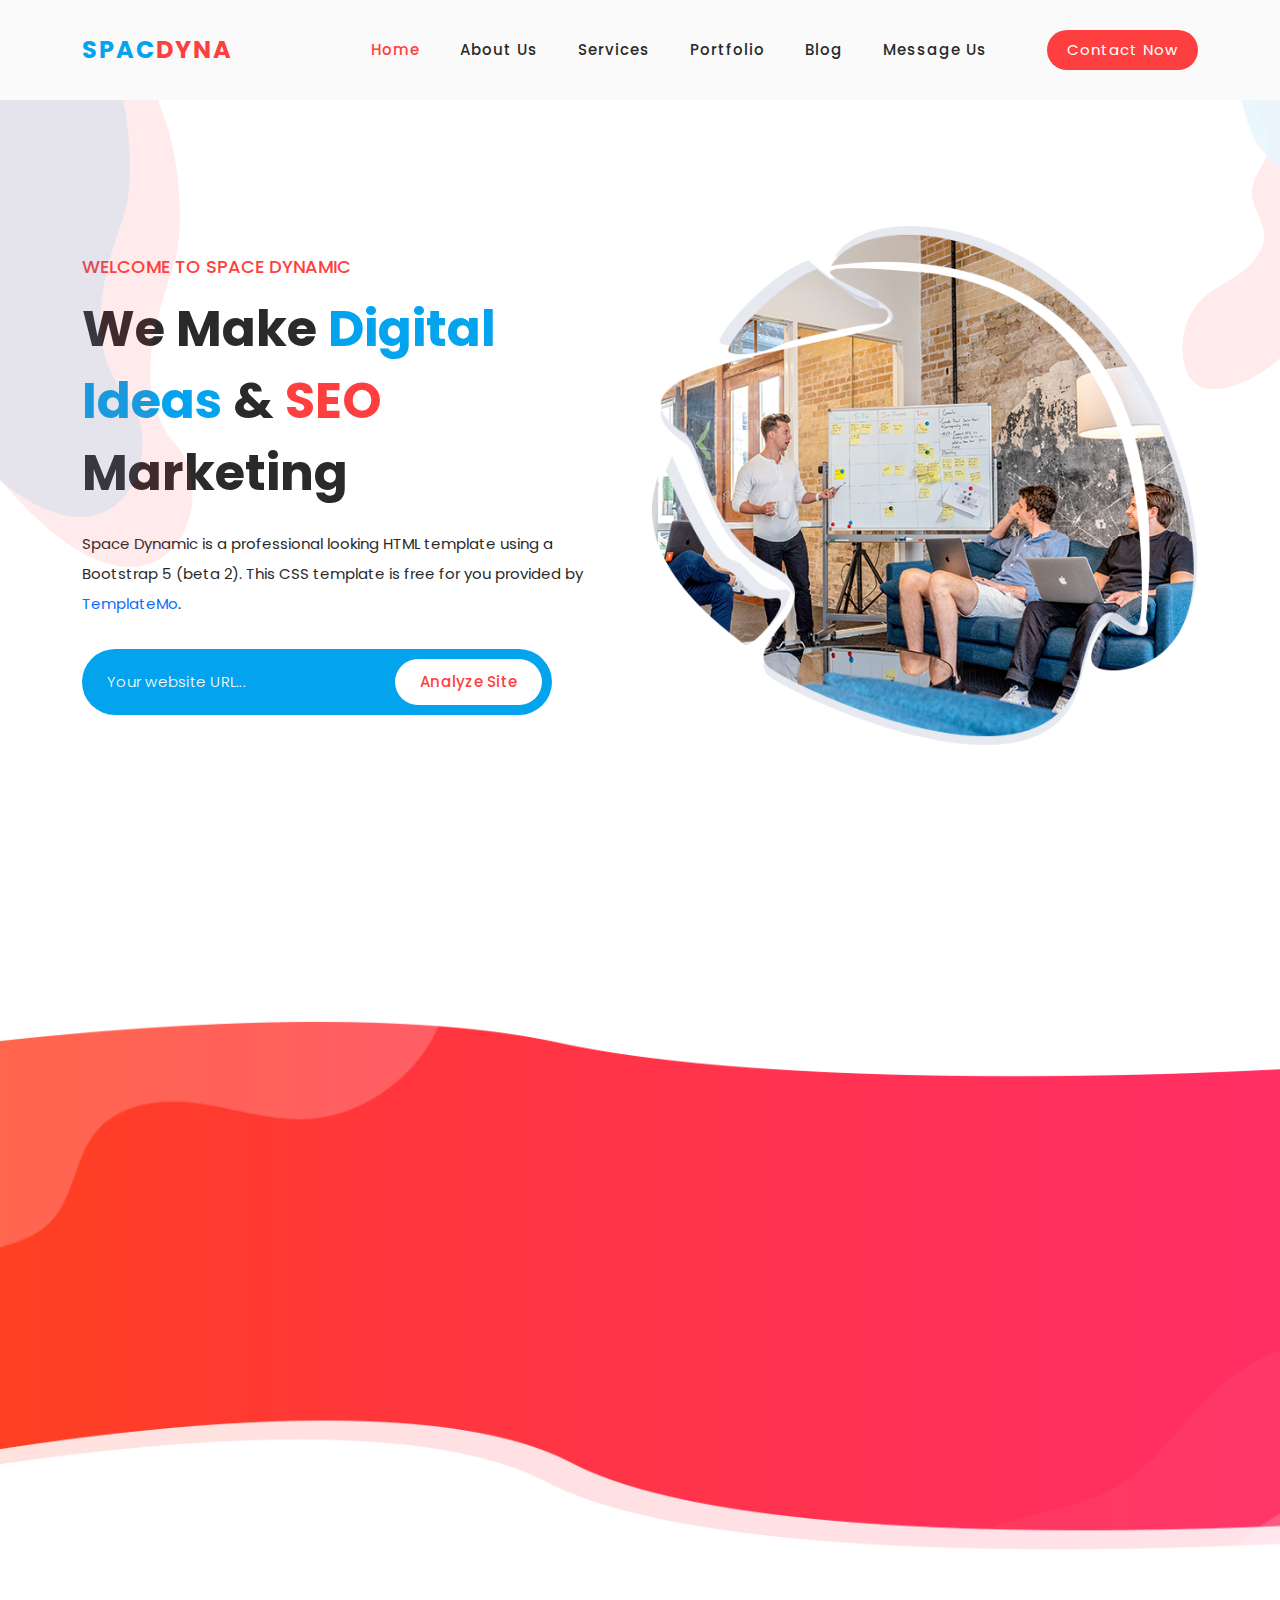
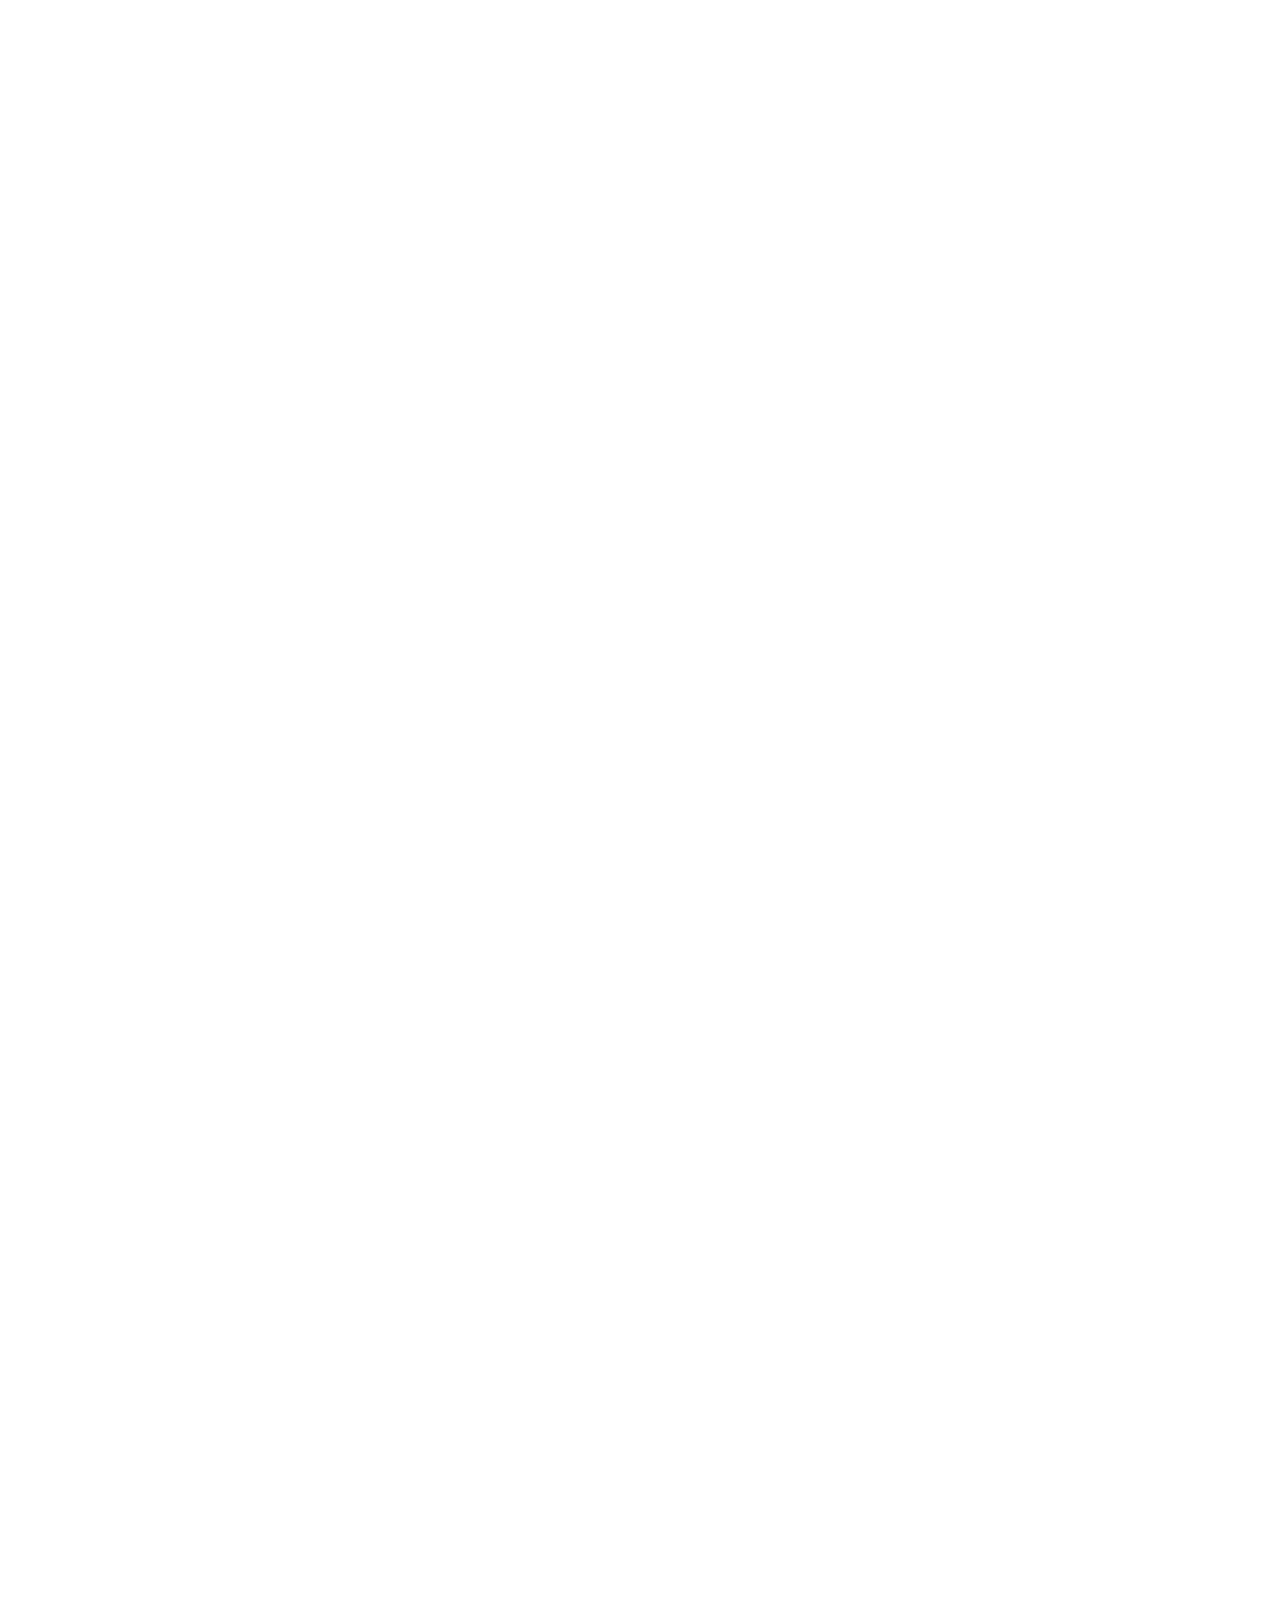
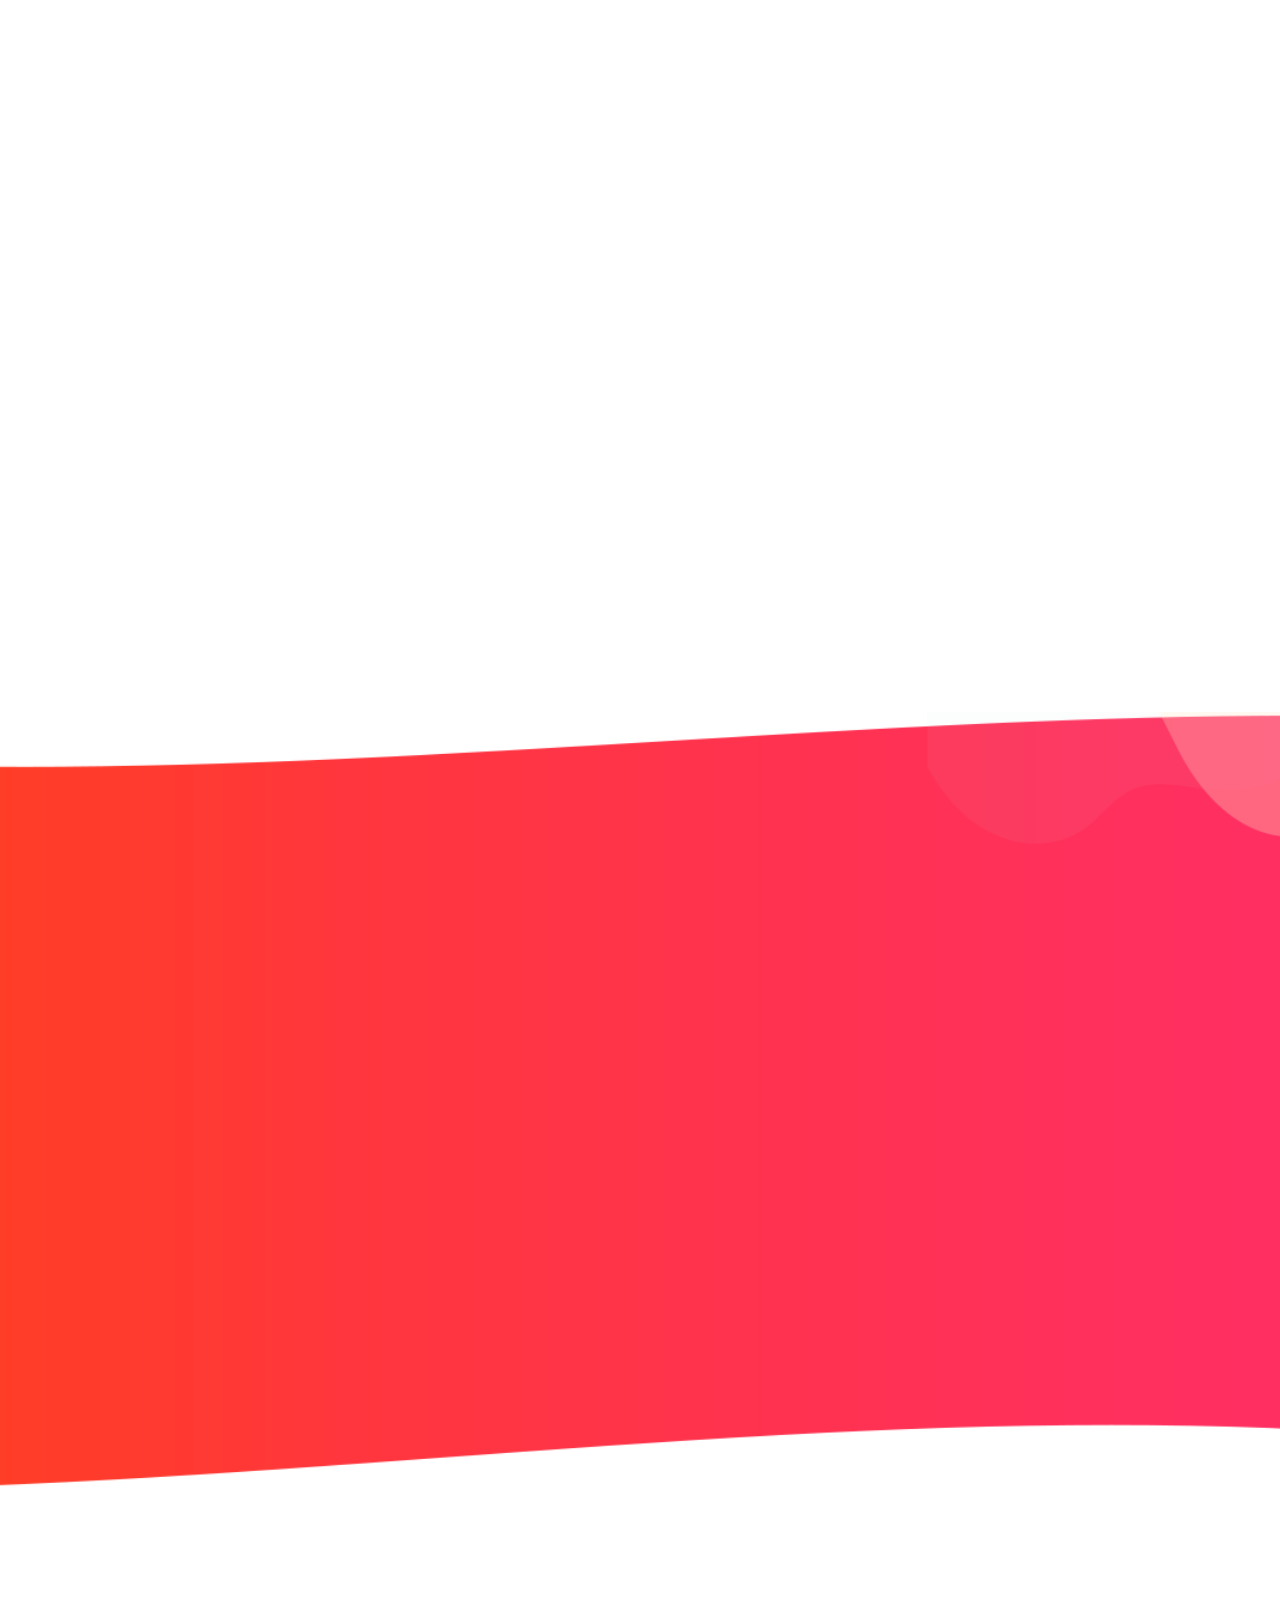
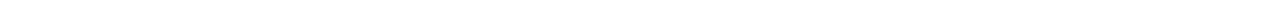
==== index.html @ 64a3e6af "first" ====
<!DOCTYPE html>
<html lang="en">

  <head>

    <meta charset="UTF-8">
    <meta name="viewport" content="width=device-width, initial-scale=1, shrink-to-fit=no">
    <meta name="description" content="">
    <meta name="author" content="">
    <link rel="preconnect" href="https://fonts.gstatic.com">
    <link href="https://fonts.googleapis.com/css2?family=Poppins:wght@100;200;300;400;500;600;700;800;900&display=swap" rel="stylesheet">

    <title>Space Dynamic - SEO HTML5 Template</title>

    <!-- Bootstrap core CSS -->
    <link href="vendor/bootstrap/css/bootstrap.min.css" rel="stylesheet">

    <!-- Additional CSS Files -->
    <link rel="stylesheet" href="assets/css/fontawesome.css">
    <link rel="stylesheet" href="assets/css/templatemo-space-dynamic.css">
    <link rel="stylesheet" href="assets/css/animated.css">
    <link rel="stylesheet" href="assets/css/owl.css">
<!--
    
TemplateMo 562 Space Dynamic

https://templatemo.com/tm-562-space-dynamic

-->
  </head>

<body>

  <!-- ***** Preloader Start ***** -->
  <div id="js-preloader" class="js-preloader">
    <div class="preloader-inner">
      <span class="dot"></span>
      <div class="dots">
        <span></span>
        <span></span>
        <span></span>
      </div>
    </div>
  </div>
  <!-- ***** Preloader End ***** -->

  <!-- ***** Header Area Start ***** -->
  <header class="header-area header-sticky wow slideInDown" data-wow-duration="0.75s" data-wow-delay="0s">
    <div class="container">
      <div class="row">
        <div class="col-12">
          <nav class="main-nav">
            <!-- ***** Logo Start ***** -->
            <a href="index.html" class="logo">
              <h4>Spac<span>Dyna</span></h4>
            </a>
            <!-- ***** Logo End ***** -->
            <!-- ***** Menu Start ***** -->
            <ul class="nav">
              <li class="scroll-to-section"><a href="#top" class="active">Home</a></li>
              <li class="scroll-to-section"><a href="#about">About Us</a></li>
              <li class="scroll-to-section"><a href="#services">Services</a></li>
              <li class="scroll-to-section"><a href="#portfolio">Portfolio</a></li>
              <li class="scroll-to-section"><a href="#blog">Blog</a></li> 
              <li class="scroll-to-section"><a href="#contact">Message Us</a></li> 
              <li class="scroll-to-section"><div class="main-red-button"><a href="#contact">Contact Now</a></div></li> 
            </ul>        
            <a class='menu-trigger'>
                <span>Menu</span>
            </a>
            <!-- ***** Menu End ***** -->
          </nav>
        </div>
      </div>
    </div>
  </header>
  <!-- ***** Header Area End ***** -->

  <div class="main-banner wow fadeIn" id="top" data-wow-duration="1s" data-wow-delay="0.5s">
    <div class="container">
      <div class="row">
        <div class="col-lg-12">
          <div class="row">
            <div class="col-lg-6 align-self-center">
              <div class="left-content header-text wow fadeInLeft" data-wow-duration="1s" data-wow-delay="1s">
                <h6>Welcome to Space Dynamic</h6>
                <h2>We Make <em>Digital Ideas</em> &amp; <span>SEO</span> Marketing</h2>
                <p>Space Dynamic is a professional looking HTML template using a Bootstrap 5 (beta 2). This CSS template is free for you provided by <a rel="nofollow" href="https://templatemo.com/page/1" target="_parent">TemplateMo</a>.</p>
                <form id="search" action="#" method="GET">
                  <fieldset>
                    <input type="address" name="address" class="email" placeholder="Your website URL..." autocomplete="on" required>
                  </fieldset>
                  <fieldset>
                    <button type="submit" class="main-button">Analyze Site</button>
                  </fieldset>
                </form>
              </div>
            </div>
            <div class="col-lg-6">
              <div class="right-image wow fadeInRight" data-wow-duration="1s" data-wow-delay="0.5s">
                <img src="assets/images/banner-right-image.png" alt="team meeting">
              </div>
            </div>
          </div>
        </div>
      </div>
    </div>
  </div>

  <div id="about" class="about-us section">
    <div class="container">
      <div class="row">
        <div class="col-lg-4">
          <div class="left-image wow fadeIn" data-wow-duration="1s" data-wow-delay="0.2s">
            <img src="assets/images/about-left-image.png" alt="person graphic">
          </div>
        </div>
        <div class="col-lg-8 align-self-center">
          <div class="services">
            <div class="row">
              <div class="col-lg-6">
                <div class="item wow fadeIn" data-wow-duration="1s" data-wow-delay="0.5s">
                  <div class="icon">
                    <img src="assets/images/service-icon-01.png" alt="reporting">
                  </div>
                  <div class="right-text">
                    <h4>Data Analysis</h4>
                    <p>Lorem ipsum dolor sit amet, ctetur aoi adipiscing eliter</p>
                  </div>
                </div>
              </div>
              <div class="col-lg-6">
                <div class="item wow fadeIn" data-wow-duration="1s" data-wow-delay="0.7s">
                  <div class="icon">
                    <img src="assets/images/service-icon-02.png" alt="">
                  </div>
                  <div class="right-text">
                    <h4>Data Reporting</h4>
                    <p>Lorem ipsum dolor sit amet, ctetur aoi adipiscing eliter</p>
                  </div>
                </div>
              </div>
              <div class="col-lg-6">
                <div class="item wow fadeIn" data-wow-duration="1s" data-wow-delay="0.9s">
                  <div class="icon">
                    <img src="assets/images/service-icon-03.png" alt="">
                  </div>
                  <div class="right-text">
                    <h4>Web Analytics</h4>
                    <p>Lorem ipsum dolor sit amet, ctetur aoi adipiscing eliter</p>
                  </div>
                </div>
              </div>
              <div class="col-lg-6">
                <div class="item wow fadeIn" data-wow-duration="1s" data-wow-delay="1.1s">
                  <div class="icon">
                    <img src="assets/images/service-icon-04.png" alt="">
                  </div>
                  <div class="right-text">
                    <h4>SEO Suggestions</h4>
                    <p>Lorem ipsum dolor sit amet, ctetur aoi adipiscing eliter</p>
                  </div>
                </div>
              </div>
            </div>
          </div>
        </div>
      </div>
    </div>
  </div>

  <div id="services" class="our-services section">
    <div class="container">
      <div class="row">
        <div class="col-lg-6 align-self-center  wow fadeInLeft" data-wow-duration="1s" data-wow-delay="0.2s">
          <div class="left-image">
            <img src="assets/images/services-left-image.png" alt="">
          </div>
        </div>
        <div class="col-lg-6 wow fadeInRight" data-wow-duration="1s" data-wow-delay="0.2s">
          <div class="section-heading">
            <h2>Grow your website with our <em>SEO</em> service &amp; <span>Project</span> Ideas</h2>
            <p>Space Dynamic HTML5 template is free to use for your website projects. However, you are not permitted to redistribute the template ZIP file on any CSS template collection websites. Please contact us for more information. Thank you for your kind cooperation.</p>
          </div>
          <div class="row">
            <div class="col-lg-12">
              <div class="first-bar progress-skill-bar">
                <h4>Website Analysis</h4>
                <span>84%</span>
                <div class="filled-bar"></div>
                <div class="full-bar"></div>
              </div>
            </div>
            <div class="col-lg-12">
              <div class="second-bar progress-skill-bar">
                <h4>SEO Reports</h4>
                <span>88%</span>
                <div class="filled-bar"></div>
                <div class="full-bar"></div>
              </div>
            </div>
            <div class="col-lg-12">
              <div class="third-bar progress-skill-bar">
                <h4>Page Optimizations</h4>
                <span>94%</span>
                <div class="filled-bar"></div>
                <div class="full-bar"></div>
              </div>
            </div>
          </div>
        </div>
      </div>
    </div>
  </div>

  <div id="portfolio" class="our-portfolio section">
    <div class="container">
      <div class="row">
        <div class="col-lg-6 offset-lg-3">
          <div class="section-heading  wow bounceIn" data-wow-duration="1s" data-wow-delay="0.2s">
            <h2>See What Our Agency <em>Offers</em> &amp; What We <span>Provide</span></h2>
          </div>
        </div>
      </div>
      <div class="row">
        <div class="col-lg-3 col-sm-6">
          <a href="#">
            <div class="item wow bounceInUp" data-wow-duration="1s" data-wow-delay="0.3s">
              <div class="hidden-content">
                <h4>SEO Analysis</h4>
                <p>Lorem ipsum dolor sit ameti ctetur aoi adipiscing eto.</p>
              </div>
              <div class="showed-content">
                <img src="assets/images/portfolio-image.png" alt="">
              </div>
            </div>
          </a>
        </div>
        <div class="col-lg-3 col-sm-6">
          <a href="#">
            <div class="item wow bounceInUp" data-wow-duration="1s" data-wow-delay="0.4s">
              <div class="hidden-content">
                <h4>Website Reporting</h4>
                <p>Lorem ipsum dolor sit ameti ctetur aoi adipiscing eto.</p>
              </div>
              <div class="showed-content">
                <img src="assets/images/portfolio-image.png" alt="">
              </div>
            </div>
          </a>
        </div>
        <div class="col-lg-3 col-sm-6">
          <a href="#">
            <div class="item wow bounceInUp" data-wow-duration="1s" data-wow-delay="0.5s">
              <div class="hidden-content">
                <h4>Performance Tests</h4>
                <p>Lorem ipsum dolor sit ameti ctetur aoi adipiscing eto.</p>
              </div>
              <div class="showed-content">
                <img src="assets/images/portfolio-image.png" alt="">
              </div>
            </div>
          </a>
        </div>
        <div class="col-lg-3 col-sm-6">
          <a href="#">
            <div class="item wow bounceInUp" data-wow-duration="1s" data-wow-delay="0.6s">
              <div class="hidden-content">
                <h4>Data Analysis</h4>
                <p>Lorem ipsum dolor sit ameti ctetur aoi adipiscing eto.</p>
              </div>
              <div class="showed-content">
                <img src="assets/images/portfolio-image.png" alt="">
              </div>
            </div>
          </a>
        </div>
      </div>
    </div>
  </div>

  <div id="blog" class="our-blog section">
    <div class="container">
      <div class="row">
        <div class="col-lg-6 wow fadeInDown" data-wow-duration="1s" data-wow-delay="0.25s">
          <div class="section-heading">
            <h2>Check Out What Is <em>Trending</em> In Our Latest <span>News</span></h2>
          </div>
        </div>
        <div class="col-lg-6 wow fadeInDown" data-wow-duration="1s" data-wow-delay="0.25s">
          <div class="top-dec">
            <img src="assets/images/blog-dec.png" alt="">
          </div>
        </div>
      </div>
      <div class="row">
        <div class="col-lg-6 wow fadeInUp" data-wow-duration="1s" data-wow-delay="0.25s">
          <div class="left-image">
            <a href="#"><img src="assets/images/big-blog-thumb.jpg" alt="Workspace Desktop"></a>
            <div class="info">
              <div class="inner-content">
                <ul>
                  <li><i class="fa fa-calendar"></i> 24 Mar 2021</li>
                  <li><i class="fa fa-users"></i> TemplateMo</li>
                  <li><i class="fa fa-folder"></i> Branding</li>
                </ul>
                <a href="#"><h4>SEO Agency &amp; Digital Marketing</h4></a>
                <p>Lorem ipsum dolor sit amet, consectetur and sed doer ket eismod tempor incididunt ut labore et dolore magna...</p>
                <div class="main-blue-button">
                  <a href="#">Discover More</a>
                </div>
              </div>
            </div>
          </div>
        </div>
        <div class="col-lg-6 wow fadeInUp" data-wow-duration="1s" data-wow-delay="0.25s">
          <div class="right-list">
            <ul>
              <li>
                <div class="left-content align-self-center">
                  <span><i class="fa fa-calendar"></i> 18 Mar 2021</span>
                  <a href="#"><h4>New Websites &amp; Backlinks</h4></a>
                  <p>Lorem ipsum dolor sit amsecteturii and sed doer ket eismod...</p>
                </div>
                <div class="right-image">
                  <a href="#"><img src="assets/images/blog-thumb-01.jpg" alt=""></a>
                </div>
              </li>
              <li>
                <div class="left-content align-self-center">
                  <span><i class="fa fa-calendar"></i> 14 Mar 2021</span>
                  <a href="#"><h4>SEO Analysis &amp; Content Ideas</h4></a>
                  <p>Lorem ipsum dolor sit amsecteturii and sed doer ket eismod...</p>
                </div>
                <div class="right-image">
                  <a href="#"><img src="assets/images/blog-thumb-01.jpg" alt=""></a>
                </div>
              </li>
              <li>
                <div class="left-content align-self-center">
                  <span><i class="fa fa-calendar"></i> 06 Mar 2021</span>
                  <a href="#"><h4>SEO Tips &amp; Digital Marketing</h4></a>
                  <p>Lorem ipsum dolor sit amsecteturii and sed doer ket eismod...</p>
                </div>
                <div class="right-image">
                  <a href="#"><img src="assets/images/blog-thumb-01.jpg" alt=""></a>
                </div>
              </li>
            </ul>
          </div>
        </div>
      </div>
    </div>
  </div>

  <div id="contact" class="contact-us section">
    <div class="container">
      <div class="row">
        <div class="col-lg-6 align-self-center wow fadeInLeft" data-wow-duration="0.5s" data-wow-delay="0.25s">
          <div class="section-heading">
            <h2>Feel Free To Send Us a Message About Your Website Needs</h2>
            <p>Lorem ipsum dolor sit amet, consectetur adipiscing elit, sed doer ket eismod tempor incididunt ut labore et dolores</p>
            <div class="phone-info">
              <h4>For any enquiry, Call Us: <span><i class="fa fa-phone"></i> <a href="#">010-020-0340</a></span></h4>
            </div>
          </div>
        </div>
        <div class="col-lg-6 wow fadeInRight" data-wow-duration="0.5s" data-wow-delay="0.25s">
          <form id="contact" action="" method="post">
            <div class="row">
              <div class="col-lg-6">
                <fieldset>
                  <input type="name" name="name" id="name" placeholder="Name" autocomplete="on" required>
                </fieldset>
              </div>
              <div class="col-lg-6">
                <fieldset>
                  <input type="surname" name="surname" id="surname" placeholder="Surname" autocomplete="on" required>
                </fieldset>
              </div>
              <div class="col-lg-12">
                <fieldset>
                  <input type="text" name="email" id="email" pattern="[^ @]*@[^ @]*" placeholder="Your Email" required="">
                </fieldset>
              </div>
              <div class="col-lg-12">
                <fieldset>
                  <textarea name="message" type="text" class="form-control" id="message" placeholder="Message" required=""></textarea>  
                </fieldset>
              </div>
              <div class="col-lg-12">
                <fieldset>
                  <button type="submit" id="form-submit" class="main-button ">Send Message</button>
                </fieldset>
              </div>
            </div>
            <div class="contact-dec">
              <img src="assets/images/contact-decoration.png" alt="">
            </div>
          </form>
        </div>
      </div>
    </div>
  </div>

  <footer>
    <div class="container">
      <div class="row">
        <div class="col-lg-12 wow fadeIn" data-wow-duration="1s" data-wow-delay="0.25s">
          <p>© Copyright 2021 Space Dynamic Co. All Rights Reserved. 
          
          <br>Design: <a rel="nofollow" href="https://templatemo.com">TemplateMo</a></p>
        </div>
      </div>
    </div>
  </footer>
  <!-- Scripts -->
  <script src="vendor/jquery/jquery.min.js"></script>
  <script src="vendor/bootstrap/js/bootstrap.bundle.min.js"></script>
  <script src="assets/js/owl-carousel.js"></script>
  <script src="assets/js/animation.js"></script>
  <script src="assets/js/imagesloaded.js"></script>
  <script src="assets/js/templatemo-custom.js"></script>

</body>
</html>
---- assets/css/templatemo-space-dynamic.css ----
/* 

TemplateMo 562 Space Dynamic

https://templatemo.com/tm-562-space-dynamic

*/

/* ---------------------------------------------
Table of contents
------------------------------------------------
01. font & reset css
02. reset
03. global styles
04. header
05. banner
06. features
07. testimonials
08. contact
09. footer
10. preloader
11. search
12. portfolio

--------------------------------------------- */
/* 
---------------------------------------------
font & reset css
--------------------------------------------- 
*/
@import url('https://fonts.googleapis.com/css2?family=Poppins:wght@100;200;300;400;500;600;700;800;900&display=swap');
/* 
---------------------------------------------
reset
--------------------------------------------- 
*/
html, body, div, span, applet, object, iframe, h1, h2, h3, h4, h5, h6, p, blockquote, div
pre, a, abbr, acronym, address, big, cite, code, del, dfn, em, font, img, ins, kbd, q,
s, samp, small, strike, strong, sub, sup, tt, var, b, u, i, center, dl, dt, dd, ol, ul, li,
figure, header, nav, section, article, aside, footer, figcaption {
  margin: 0;
  padding: 0;
  border: 0;
  outline: 0;
}

/* clear fix */
.grid:after {
  content: '';
  display: block;
  clear: both;
}

/* ---- .grid-item ---- */

.grid-sizer,
.grid-item {
  width: 50%;
}

.grid-item {
  float: left;
}

.grid-item img {
  display: block;
  max-width: 100%;
}

.clearfix:after {
  content: ".";
  display: block;
  clear: both;
  visibility: hidden;
  line-height: 0;
  height: 0;
}

.clearfix {
  display: inline-block;
}

html[xmlns] .clearfix {
  display: block;
}

* html .clearfix {
  height: 1%;
}

ul, li {
  padding: 0;
  margin: 0;
  list-style: none;
}

header, nav, section, article, aside, footer, hgroup {
  display: block;
}

* {
  box-sizing: border-box;
}

html, body {
  font-family: 'Poppins', sans-serif;
  font-weight: 400;
  background-color: #fff;
  -ms-text-size-adjust: 100%;
  -webkit-font-smoothing: antialiased;
  -moz-osx-font-smoothing: grayscale;
}

a {
  text-decoration: none !important;
}

h1, h2, h3, h4, h5, h6 {
  margin-top: 0px;
  margin-bottom: 0px;
}

ul {
  margin-bottom: 0px;
}

p {
  font-size: 15px;
  line-height: 30px;
  color: #2a2a2a;
}

img {
  width: 100%;
  overflow: hidden;
}

/* 
---------------------------------------------
global styles
--------------------------------------------- 
*/
html,
body {
  background: #fff;
  font-family: 'Poppins', sans-serif;
}

::selection {
  background: #03a4ed;
  color: #fff;
}

::-moz-selection {
  background: #03a4ed;
  color: #fff;
}

@media (max-width: 991px) {
  html, body {
    overflow-x: hidden;
  }
  .mobile-top-fix {
    margin-top: 30px;
    margin-bottom: 0px;
  }
  .mobile-bottom-fix {
    margin-bottom: 30px;
  }
  .mobile-bottom-fix-big {
    margin-bottom: 60px;
  }
}

.page-section {
  margin-top: 120px;
}

.section-heading h2 {
  font-size: 30px;
  text-transform: capitalize;
  color: #2a2a2a;
  font-weight: 700;
  letter-spacing: 0.25px;
  position: relative;
  z-index: 2;
  line-height: 44px;
}

.section-heading h2 em {
  font-style: normal;
  color: #03a4ed;
}

.section-heading h2 span {
  color: #fe3f40;
}

.main-blue-button a {
  display: inline-block;
  background-color: #03a4ed;
  font-size: 15px;
  font-weight: 400;
  color: #fff;
  text-transform: capitalize;
  padding: 12px 25px;
  border-radius: 23px;
  letter-spacing: 0.25px;
}

.main-red-button a {
  display: inline-block;
  background-color: #fe3f40;
  font-size: 15px;
  font-weight: 400;
  color: #fff;
  text-transform: capitalize;
  padding: 12px 25px;
  border-radius: 23px;
  letter-spacing: 0.25px;
}

.main-white-button a {
  display: inline-block;
  background-color: #fff;
  font-size: 15px;
  font-weight: 400;
  color: #fe3f40;
  text-transform: capitalize;
  padding: 12px 25px;
  border-radius: 23px;
  letter-spacing: 0.25px;
}

/* 
---------------------------------------------
header
--------------------------------------------- 
*/

.background-header {
  background-color: #fff!important;
  height: 80px!important;
  position: fixed!important;
  top: 0px;
  left: 0px;
  right: 0px;
  box-shadow: 0px 0px 10px rgba(0,0,0,0.15)!important;
}

.background-header .logo,
.background-header .main-nav .nav li a {
  color: #1e1e1e!important;
}

.background-header .main-nav .nav li:hover a {
  color: #fe3f40!important;
}

.background-header .nav li a.active {
  color: #fe3f40!important;
}

.header-area {
  background-color: #fafafa;
  position: absolute;
  top: 0px;
  left: 0px;
  right: 0px;
  z-index: 100;
  height: 100px;
  -webkit-transition: all .5s ease 0s;
  -moz-transition: all .5s ease 0s;
  -o-transition: all .5s ease 0s;
  transition: all .5s ease 0s;
}

.header-area .main-nav {
  min-height: 80px;
  background: transparent;
}

.header-area .main-nav .logo {
  line-height: 100px;
  color: #fff;
  font-size: 24px;
  font-weight: 700;
  text-transform: uppercase;
  letter-spacing: 2px;
  float: left;
  -webkit-transition: all 0.3s ease 0s;
  -moz-transition: all 0.3s ease 0s;
  -o-transition: all 0.3s ease 0s;
  transition: all 0.3s ease 0s;
}

.header-area .main-nav .logo h4 {
    font-size: 24px;
    font-weight: 700;
    text-transform: uppercase;
    color: #03a4ed;
    line-height: 100px;
    float: left;
    -webkit-transition: all 0.3s ease 0s;
    -moz-transition: all 0.3s ease 0s;
    -o-transition: all 0.3s ease 0s;
    transition: all 0.3s ease 0s;
}

.logo h4 span {
  color: #fe3f40;
}

.background-header .main-nav .logo h4 {
  line-height: 80px;
}

.background-header .main-nav .nav {
  margin-top: 20px !important;
}

.header-area .main-nav .nav {
  float: right;
  margin-top: 30px;
  margin-right: 0px;
  background-color: transparent;
  -webkit-transition: all 0.3s ease 0s;
  -moz-transition: all 0.3s ease 0s;
  -o-transition: all 0.3s ease 0s;
  transition: all 0.3s ease 0s;
  position: relative;
  z-index: 999;
}

.header-area .main-nav .nav li {
  padding-left: 20px;
  padding-right: 20px;
}

.header-area .main-nav .nav li:last-child {
  padding-right: 0px;
  padding-left: 40px;
}

.header-area .main-nav .nav li:last-child a ,
.background-header .main-nav .nav li:last-child a {
  color: #fff !important;
  padding: 0px 20px;
  font-weight: 400;
}

.header-area .main-nav .nav li:last-child a:hover,
.header-area .main-nav .nav li:last-child a.active {
  color: #fff !important;
}

.header-area .main-nav .nav li a {
  display: block;
  font-weight: 500;
  font-size: 15px;
  color: #2a2a2a;
  text-transform: capitalize;
  -webkit-transition: all 0.3s ease 0s;
  -moz-transition: all 0.3s ease 0s;
  -o-transition: all 0.3s ease 0s;
  transition: all 0.3s ease 0s;
  height: 40px;
  line-height: 40px;
  border: transparent;
  letter-spacing: 1px;
}

.header-area .main-nav .nav li a {
  color: #2a2a2a;
}

.header-area .main-nav .nav li:hover a,
.header-area .main-nav .nav li a.active {
  color: #fe3f40!important;
}

.background-header .main-nav .nav li:hover a,
.background-header .main-nav .nav li a.active {
  color: #fe3f40!important;
  opacity: 1;
}

.header-area .main-nav .nav li:last-child a:hover ,
.background-header .main-nav .nav li:last-child a:hover {
  background-color: #03a4ed;
}

.header-area .main-nav .nav li.submenu {
  position: relative;
  padding-right: 30px;
}

.header-area .main-nav .nav li.submenu:after {
  font-family: FontAwesome;
  content: "\f107";
  font-size: 12px;
  color: #2a2a2a;
  position: absolute;
  right: 18px;
  top: 12px;
}

.background-header .main-nav .nav li.submenu:after {
  color: #2a2a2a;
}

.header-area .main-nav .nav li.submenu ul {
  position: absolute;
  width: 200px;
  box-shadow: 0 2px 28px 0 rgba(0, 0, 0, 0.06);
  overflow: hidden;
  top: 50px;
  opacity: 0;
  transform: translateY(+2em);
  visibility: hidden;
  z-index: -1;
  transition: all 0.3s ease-in-out 0s, visibility 0s linear 0.3s, z-index 0s linear 0.01s;
}

.header-area .main-nav .nav li.submenu ul li {
  margin-left: 0px;
  padding-left: 0px;
  padding-right: 0px;
}

.header-area .main-nav .nav li.submenu ul li a {
  opacity: 1;
  display: block;
  background: #f7f7f7;
  color: #2a2a2a!important;
  padding-left: 20px;
  height: 40px;
  line-height: 40px;
  -webkit-transition: all 0.3s ease 0s;
  -moz-transition: all 0.3s ease 0s;
  -o-transition: all 0.3s ease 0s;
  transition: all 0.3s ease 0s;
  position: relative;
  font-size: 13px;
  font-weight: 400;
  border-bottom: 1px solid #eee;
}

.header-area .main-nav .nav li.submenu ul li a:hover {
  background: #fff;
  color: #fe3f40!important;
  padding-left: 25px;
}

.header-area .main-nav .nav li.submenu ul li a:hover:before {
  width: 3px;
}

.header-area .main-nav .nav li.submenu:hover ul {
  visibility: visible;
  opacity: 1;
  z-index: 1;
  transform: translateY(0%);
  transition-delay: 0s, 0s, 0.3s;
}

.header-area .main-nav .menu-trigger {
  cursor: pointer;
  display: block;
  position: absolute;
  top: 33px;
  width: 32px;
  height: 40px;
  text-indent: -9999em;
  z-index: 99;
  right: 40px;
  display: none;
}

.background-header .main-nav .menu-trigger {
  top: 23px;
}

.header-area .main-nav .menu-trigger span,
.header-area .main-nav .menu-trigger span:before,
.header-area .main-nav .menu-trigger span:after {
  -moz-transition: all 0.4s;
  -o-transition: all 0.4s;
  -webkit-transition: all 0.4s;
  transition: all 0.4s;
  background-color: #1e1e1e;
  display: block;
  position: absolute;
  width: 30px;
  height: 2px;
  left: 0;
}

.background-header .main-nav .menu-trigger span,
.background-header .main-nav .menu-trigger span:before,
.background-header .main-nav .menu-trigger span:after {
  background-color: #1e1e1e;
}

.header-area .main-nav .menu-trigger span:before,
.header-area .main-nav .menu-trigger span:after {
  -moz-transition: all 0.4s;
  -o-transition: all 0.4s;
  -webkit-transition: all 0.4s;
  transition: all 0.4s;
  background-color: #1e1e1e;
  display: block;
  position: absolute;
  width: 30px;
  height: 2px;
  left: 0;
  width: 75%;
}

.background-header .main-nav .menu-trigger span:before,
.background-header .main-nav .menu-trigger span:after {
  background-color: #1e1e1e;
}

.header-area .main-nav .menu-trigger span:before,
.header-area .main-nav .menu-trigger span:after {
  content: "";
}

.header-area .main-nav .menu-trigger span {
  top: 16px;
}

.header-area .main-nav .menu-trigger span:before {
  -moz-transform-origin: 33% 100%;
  -ms-transform-origin: 33% 100%;
  -webkit-transform-origin: 33% 100%;
  transform-origin: 33% 100%;
  top: -10px;
  z-index: 10;
}

.header-area .main-nav .menu-trigger span:after {
  -moz-transform-origin: 33% 0;
  -ms-transform-origin: 33% 0;
  -webkit-transform-origin: 33% 0;
  transform-origin: 33% 0;
  top: 10px;
}

.header-area .main-nav .menu-trigger.active span,
.header-area .main-nav .menu-trigger.active span:before,
.header-area .main-nav .menu-trigger.active span:after {
  background-color: transparent;
  width: 100%;
}

.header-area .main-nav .menu-trigger.active span:before {
  -moz-transform: translateY(6px) translateX(1px) rotate(45deg);
  -ms-transform: translateY(6px) translateX(1px) rotate(45deg);
  -webkit-transform: translateY(6px) translateX(1px) rotate(45deg);
  transform: translateY(6px) translateX(1px) rotate(45deg);
  background-color: #1e1e1e;
}

.background-header .main-nav .menu-trigger.active span:before {
  background-color: #1e1e1e;
}

.header-area .main-nav .menu-trigger.active span:after {
  -moz-transform: translateY(-6px) translateX(1px) rotate(-45deg);
  -ms-transform: translateY(-6px) translateX(1px) rotate(-45deg);
  -webkit-transform: translateY(-6px) translateX(1px) rotate(-45deg);
  transform: translateY(-6px) translateX(1px) rotate(-45deg);
  background-color: #1e1e1e;
}

.background-header .main-nav .menu-trigger.active span:after {
  background-color: #1e1e1e;
}

.header-area.header-sticky {
  min-height: 80px;
}

.header-area .nav {
  margin-top: 30px;
}

.header-area.header-sticky .nav li a.active {
  color: #fe3f40;
}

@media (max-width: 1200px) {
  .header-area .main-nav .nav li {
    padding-left: 12px;
    padding-right: 12px;
  }
  .header-area .main-nav:before {
    display: none;
  }
}

@media (max-width: 992px) {
  .header-area .main-nav .nav li:last-child  ,
  .background-header .main-nav .nav li:last-child {
    display: none;
  }
  .header-area .main-nav .nav li:nth-child(6),
  .background-header .main-nav .nav li:nth-child(6) {
    padding-right: 0px;
  }
}

@media (max-width: 767px) {
  .background-header .main-nav .nav {
    margin-top: 80px !important;
  }
  .header-area .main-nav .logo {
    color: #1e1e1e;
  }
  .header-area.header-sticky .nav li a:hover,
  .header-area.header-sticky .nav li a.active {
    color: #fe3f40!important;
    opacity: 1;
  }
  .header-area.header-sticky .nav li.search-icon a {
    width: 100%;
  }
  .header-area {
    background-color: #f7f7f7;
    padding: 0px 15px;
    height: 100px;
    box-shadow: none;
    text-align: center;
  }
  .header-area .container {
    padding: 0px;
  }
  .header-area .logo {
    margin-left: 30px;
  }
  .header-area .menu-trigger {
    display: block !important;
  }
  .header-area .main-nav {
    overflow: hidden;
  }
  .header-area .main-nav .nav {
    float: none;
    width: 100%;
    display: none;
    -webkit-transition: all 0s ease 0s;
    -moz-transition: all 0s ease 0s;
    -o-transition: all 0s ease 0s;
    transition: all 0s ease 0s;
    margin-left: 0px;
  }
  .background-header .nav {
    margin-top: 80px;
  }
  .header-area .main-nav .nav li:first-child {
    border-top: 1px solid #eee;
  }
  .header-area.header-sticky .nav {
    margin-top: 100px;
  }
  .header-area .main-nav .nav li {
    width: 100%;
    background: #fff;
    border-bottom: 1px solid #e7e7e7;
    padding-left: 0px !important;
    padding-right: 0px !important;
  }
  .header-area .main-nav .nav li a {
    height: 50px !important;
    line-height: 50px !important;
    padding: 0px !important;
    border: none !important;
    background: #f7f7f7 !important;
    color: #191a20 !important;
  }
  .header-area .main-nav .nav li a:hover {
    background: #eee !important;
    color: #fe3f40!important;
  }
  .header-area .main-nav .nav li.submenu ul {
    position: relative;
    visibility: inherit;
    opacity: 1;
    z-index: 1;
    transform: translateY(0%);
    transition-delay: 0s, 0s, 0.3s;
    top: 0px;
    width: 100%;
    box-shadow: none;
    height: 0px;
  }
  .header-area .main-nav .nav li.submenu ul li a {
    font-size: 12px;
    font-weight: 400;
  }
  .header-area .main-nav .nav li.submenu ul li a:hover:before {
    width: 0px;
  }
  .header-area .main-nav .nav li.submenu ul.active {
    height: auto !important;
  }
  .header-area .main-nav .nav li.submenu:after {
    color: #3B566E;
    right: 25px;
    font-size: 14px;
    top: 15px;
  }
  .header-area .main-nav .nav li.submenu:hover ul, .header-area .main-nav .nav li.submenu:focus ul {
    height: 0px;
  }
}

@media (min-width: 767px) {
  .header-area .main-nav .nav {
    display: flex !important;
  }
}

/* 
---------------------------------------------
preloader
--------------------------------------------- 
*/

.js-preloader {
    position: fixed;
    top: 0;
    left: 0;
    right: 0;
    bottom: 0;
    background-color: #fff;
    display: -webkit-box;
    display: flex;
    -webkit-box-align: center;
    align-items: center;
    -webkit-box-pack: center;
    justify-content: center;
    opacity: 1;
    visibility: visible;
    z-index: 9999;
    -webkit-transition: opacity 0.25s ease;
    transition: opacity 0.25s ease;
}

.js-preloader.loaded {
    opacity: 0;
    visibility: hidden;
    pointer-events: none;
}

@-webkit-keyframes dot {
    50% {
        -webkit-transform: translateX(96px);
        transform: translateX(96px);
    }
}

@keyframes dot {
    50% {
        -webkit-transform: translateX(96px);
        transform: translateX(96px);
    }
}

@-webkit-keyframes dots {
    50% {
        -webkit-transform: translateX(-31px);
        transform: translateX(-31px);
    }
}

@keyframes dots {
    50% {
        -webkit-transform: translateX(-31px);
        transform: translateX(-31px);
    }
}

.preloader-inner {
    position: relative;
    width: 142px;
    height: 40px;
    background: #fff;
}

.preloader-inner .dot {
    position: absolute;
    width: 16px;
    height: 16px;
    top: 12px;
    left: 15px;
    background: #fe3f40;
    border-radius: 50%;
    -webkit-transform: translateX(0);
    transform: translateX(0);
    -webkit-animation: dot 2.8s infinite;
    animation: dot 2.8s infinite;
}

.preloader-inner .dots {
    -webkit-transform: translateX(0);
    transform: translateX(0);
    margin-top: 12px;
    margin-left: 31px;
    -webkit-animation: dots 2.8s infinite;
    animation: dots 2.8s infinite;
}

.preloader-inner .dots span {
    display: block;
    float: left;
    width: 16px;
    height: 16px;
    margin-left: 16px;
    background: #fe3f40;
    border-radius: 50%;
}



/* 
---------------------------------------------
Banner Style
--------------------------------------------- 
*/

.main-banner {
  background-repeat: no-repeat;
  background-position: center center;
  background-size: cover;
  padding: 226px 0px 120px 0px;
  position: relative;
  overflow: hidden;
}

.main-banner:after {
  content: '';
  background-image: url(../images/baner-dec-left.png);
  background-repeat: no-repeat;
  position: absolute;
  left: 0;
  top: 100px;
  width: 193px;
  height: 467px;
}

.main-banner:before {
  content: '';
  background-image: url(../images/baner-dec-right.png);
  background-repeat: no-repeat;
  position: absolute;
  right: 0;
  top: 100px;
  width: 98px;
  height: 290px;
}

.main-banner .left-content {
  margin-right: 45px;
}

.main-banner .left-content h6 {
  text-transform: uppercase;
  font-size: 18px;
  color: #fe3f40;
  margin-bottom: 15px;
}

.main-banner .left-content h2 {
  font-size: 50px;
  font-weight: 700;
  color: #2a2a2a;
  line-height: 72px;
}

.main-banner .left-content h2 em {
  color: #03a4ed;
  font-style: normal;
}

.main-banner .left-content h2 span {
  color: #fe3f40;
}

.main-banner .left-content p {
  margin: 20px 0px;
}

.main-banner .left-content form {
  margin-top: 30px;
  width: 470px;
  height: 66px;
  position: relative;
}

.main-banner .left-content form button {
  position: absolute;
  right: 10px;
  top: 10px;
  display: inline-block;
  background-color: #fff;
  font-size: 15px;
  font-weight: 500;
  color: #fe3f40;
  text-transform: capitalize;
  padding: 12px 25px;
  border-radius: 23px;
  letter-spacing: 0.25px;
  outline: none;
  border: none;
}

.main-banner .left-content form input {
  width: 470px;
  height: 66px;
  background-color: #03a4ed;
  border-radius: 33px;
  border: none;
  outline: none;
  padding: 0px 25px;
  color: #fff;
  letter-spacing: 0.25px;
  font-size: 15px;
  font-weight: 300;
}

.main-banner .left-content form input::placeholder {
  color: #fff;
}



/* 
---------------------------------------------
About Us Style
--------------------------------------------- 
*/

#about {
  margin-top: 120px;
}

.about-us {
  background-image: url(../images/about-bg.png);
  background-repeat: no-repeat;
  background-position: center center;
  background-size: cover;
  padding: 140px 0px 120px 0px;
}

.about-us .left-image {
  margin-right: 45px;
}

.about-us .services .item {
  margin-bottom: 30px;
}

.about-us .services .item .icon {
  float: left;
  margin-right: 25px;
}

.about-us .services .item .icon img {
  max-width: 70px;
}

.about-us .services .item h4 {
  color: #fff;
  font-size: 20px;
  font-weight: 700;
  margin-bottom: 12px;
}

.about-us .services .item p {
  color: #fff;
}


/* 
---------------------------------------------
Services Style
--------------------------------------------- 
*/

.our-services {
  margin-top: 0px;
  padding-top: 120px;
}

.our-services .left-image {
  margin-right: 45px;
}

.our-services .section-heading h2 {
  margin-right: 100px;
}

.our-services .section-heading p {
  margin-top: 30px;
  margin-bottom: 60px;
}

.our-services .progress-skill-bar {
  margin-bottom: 30px;
  position: relative;
  width: 100%;
}

.our-services .progress-skill-bar span {
  position: absolute;
  top: 0;
  font-size: 18px;
  font-weight: 600;
  color: #03a4ed;
}

.our-services .first-bar span {
  left: 69%;
}

.our-services .second-bar span {
  left: 81%;
}

.our-services .third-bar span {
  left: 88%;
}

.our-services .progress-skill-bar h4 {
  font-size: 18px;
  font-weight: 700;
  color: #2a2a2a;
  margin-bottom: 14px;
}

.our-services .progress-skill-bar .full-bar {
  width: 100%;
  height: 6px;
  border-radius: 3px;
  background-color: #f7eff1;
  position: relative;
  z-index: 1;
}

.our-services .progress-skill-bar .filled-bar {
  background: rgb(255,77,30);
  background: linear-gradient(105deg, rgba(255,77,30,1) 0%, rgba(255,44,109,1) 100%);
  height: 6px;
  border-radius: 3px;
  margin-bottom: -6px;
  position: relative;
  z-index: 2;
}

.our-services .first-bar .filled-bar {
  width: 71%;
}

.our-services .second-bar .filled-bar {
  width: 83%;
}

.our-services .third-bar .filled-bar {
  width: 90%;
}


/* 
---------------------------------------------
Portfolio
--------------------------------------------- 
*/

.our-portfolio {
  padding-top: 120px;
  margin-top: 0px;
}

.our-portfolio .section-heading h2 {
  text-align: center;
  margin: 0px 90px 0px 90px;
  margin-bottom: 120px;
  position: relative;
  z-index: 1;
}

.our-portfolio .item {
  position: relative;
}

.our-portfolio .item:hover .hidden-content {
  top: -100px;
  opacity: 1;
  visibility: visible;
}

.our-portfolio .item:hover .showed-content {
  top: 90px;
}

.our-portfolio .hidden-content {
  background: rgb(255,77,30);
  background: linear-gradient(105deg, rgba(255,77,30,1) 0%, rgba(255,44,109,1) 100%);
  padding: 30px;
  border-radius: 20px;
  text-align: center;
  opacity: 0;
  top: 0;
  visibility: hidden;
  position: absolute;
  z-index: 2;
  transition: all 0.5s;
}

.our-portfolio .hidden-content:after {
  width: 20px;
  height: 20px;
  position: absolute;
  background: rgb(255,77,30);
  content: '';
  left: 50%;
  bottom: -8px;
  margin-left: -5px;
  transform: rotate(45deg);
  background: linear-gradient(105deg, rgba(255,52,69,1) 0%, rgba(255,51,78,1) 100%);
  z-index: -1;
}

.our-portfolio .hidden-content h4 {
  font-size: 20px;
  font-weight: 700;
  color: #fff;
  margin-bottom: 20px;
}

.our-portfolio .hidden-content p {
  color: #fff;
}

.our-portfolio .showed-content {
  top: 0px;
  position: relative;
  z-index: 3;
  background-color: #fff;
  text-align: center;
  padding: 50px;
  border-radius: 20px;
  box-shadow: 0px 0px 10px rgba(0,0,0,0.1);
  transition: all 0.5s;
}

.our-portfolio .showed-content img {
  max-width: 100px;
}


/* 
---------------------------------------------
Blog
--------------------------------------------- 
*/

.our-blog {
  position: relative;
  margin-top: 80px;
  padding-top: 120px;
}

.our-blog .section-heading h2 {
  margin-right: 180px;
}

.our-blog .top-dec {
  text-align: right;
  margin-top: -80px;
}

.our-blog .top-dec img {
  max-width: 270px;
}

.our-blog .left-image {
  position: relative;
}

.our-blog .left-image img {
  border-radius: 20px;
  box-shadow: 0px 0px 15px rgba(0,0,0,0.1);
}

.our-blog .left-image .info {
  position: relative;
}

.our-blog .left-image .info .inner-content {
  background-color: #fff;
  box-shadow: 0px 0px 15px rgba(0,0,0,0.1);
  border-radius: 20px;
  margin-right: 75px;
  position: absolute;
  margin-top: -100px;
  padding: 30px;
}

.our-blog .left-image ul li {
  display: inline-block;
  font-size: 15px;
  color: #afafaf;
  font-weight: 300;
  margin-right: 20px;
}

.our-blog .left-image ul li:last-child {
  margin-right: 0px;
}

.our-blog .left-image ul li i {
  color: #ff4d61;
  font-size: 16px;
  margin-right: 8px;
}

.our-blog .left-image h4 {
  font-size: 20px;
  font-weight: 700;
  color: #2a2a2a;
  margin: 20px 0px 15px 0px;
}

.our-blog .left-image .info .main-blue-button {
  position: absolute;
  bottom: -80px;
  left: 0;
}

.our-blog .right-list {
  margin-left: 30px;
}

.our-blog .right-list ul li {
  display: inline-flex;
  width: 100%;
  margin-bottom: 30px;
}

.our-blog .right-list .left-content {
  margin-right: 45px;
}

.our-blog .right-list .left-content span {
  font-size: 15px;
  color: #afafaf;
  font-weight: 300;
}

.our-blog .right-list .left-content span i {
  color: #ff4d61;
  font-size: 16px;
  margin-right: 8px;
}

.our-blog .right-list .left-content h4 {
  font-size: 20px;
  font-weight: 700;
  color: #2a2a2a;
  margin: 20px 0px 15px 0px;
}


.our-blog .right-list .right-image img {
  width: 250px;
  border-radius: 20px;
}


/* 
---------------------------------------------
contact
--------------------------------------------- 
*/

.contact-us {
  padding: 160px 0px;
  background-image: url(../images/contact-bg.png);
  background-repeat: no-repeat;
  background-position: center center;
  background-size: cover;
}

.contact-us .section-heading h2,
.contact-us .section-heading h2 em,
.contact-us .section-heading h2 span {
  color: #fff;
}

.contact-us .section-heading p {
  color: #fff;
  margin-top: 30px;
}

.phone-info {
  margin-top: 40px;
}

.phone-info h4 {
  font-size: 20px;
  font-weight: 700;
  color: #fff;
}

.phone-info h4 span i {
  width: 46px;
  height: 46px;
  display: inline-block;
  text-align: center;
  line-height: 46px;
  background-color: #fff;
  border-radius: 50%;
  color: #ff3b2c;
  font-size: 22px;
  margin-left: 30px;
  margin-right: 15px;
}

.phone-info h4 span a {
  color: #fff;
  font-size: 15px;
  font-weight: 400;
}

form#contact .contact-dec {
  position: absolute;
  right: -166px;
  bottom: 0;
}

form#contact .contact-dec img {
  max-width: 178px;
}

form#contact {
  margin-left: 30px;
  position: relative;
  background-color: #fff;
  padding: 60px 30px;
  border-radius: 20px;
}

form#contact input {
  width: 100%;
  height: 46px;
  border-radius: 33px;
  background-color: #d1f3ff;
  border: none;
  outline: none;
  font-size: 15px;
  font-weight: 300;
  color: #2a2a2a;
  padding: 0px 20px;
  margin-bottom: 20px;
}

form#contact input::placeholder {
  color: #2a2a2a;
}

form#contact textarea {
  width: 100%;
  min-width: 100%;
  max-width: 100%;
  max-height: 180px;
  min-height: 140px;
  height: 140px;
  border-radius: 20px;
  background-color: #d1f3ff;
  border: none;
  outline: none;
  font-size: 15px;
  font-weight: 300;
  color: #2a2a2a;
  padding: 15px 20px;
  margin-bottom: 20px;
}

form#contact textarea::placeholder {
  color: #2a2a2a;
}

form#contact button {
  display: inline-block;
  background-color: #03a4ed;
  font-size: 15px;
  font-weight: 400;
  color: #fff;
  text-transform: capitalize;
  padding: 12px 25px;
  border-radius: 23px;
  letter-spacing: 0.25px;
  border: none;
  outline: none;
  transition: all .3s;
}

form#contact button:hover {
  background-color: #fe3f40;
}


/* 
---------------------------------------------
Footer Style
--------------------------------------------- 
*/

footer p {
  text-align: center;
  margin: 30px 0px 45px 0px;
}

footer p a {
  color: #fe3f40;
}

/* 
---------------------------------------------
responsive
--------------------------------------------- 
*/

@media (max-width: 1645px) {
  form#contact .contact-dec {
    display: none;
  }
}

@media (max-width: 992px) {
  .main-banner {
    padding-top: 196px;
  }
  .main-banner .left-content {
    margin-right: 0px;
    text-align: center;
    margin-bottom: 45px;
  }
  .main-banner:after {
    top: 76px;
    z-index: -1;
  }
  .main-banner .left-content form,
  .main-banner .left-content form input {
    width: 100%!important;
  }
  #about {
    margin-top: 0px;
  }
  .about-us {
    position: relative;
    background-image: none;
    padding: 0px;
  }
  .about-us .left-image {
    margin-right: 0px;
    position: absolute;
    bottom: -220px;
    right: 0;
  }
  .about-us .services {
    text-align: center;
  }
  .about-us .services .item  {
    background: rgb(255,77,30);
    background: linear-gradient(105deg, rgba(255,77,30,1) 0%, rgba(255,44,109,1) 100%);
    padding: 30px;
    border-radius: 20px;
    display: inline-block;
  }
  .about-us .services .item .right-text {
    text-align: left;
  }
  .our-services {
    margin-top: 200px;
  }
  .our-services .left-image {
    margin-right: 0px;
    margin-bottom: 45px;
  }
  .our-services .section-heading h2,
  .our-services .section-heading p {
    margin-right: 0px;
    text-align: center;
  }
  .our-portfolio .section-heading h2 {
    margin: 0px 0px 80px 0px;
  }
  .our-portfolio .item {
    margin-bottom: 15px;
  }
  .our-blog {
    margin-top: 0px;
  }
  .our-blog .top-dec {
    display: none;
  }
  .our-blog .section-heading h2 {
    margin-right: 0px;
    text-align: center;
    margin-bottom: 45px;
  }
  .our-blog .left-image .info .inner-content {
    position: relative;
    margin-right: 0px;
  }
  .our-blog .left-image .info .main-blue-button {
    position: relative;
    bottom: 0px;
    margin-top: 30px;
  }
  .our-blog .left-image {
    margin-bottom: 45px;
  }
  .contact-us {
    margin-top: 60px;
    padding: 120px 0px;
  }
  .contact-us .section-heading {
    text-align: center;
  }
  form#contact {
    margin-left: 0px;
    margin-top: 30px;
  }
  form#contact .contact-dec {
    display: none;
  }
  footer p {
    margin: 15px 0px 30px 0px;
  }
}

@media (max-width: 767px) {
  .about-us .left-image {
    bottom: -280px;
  }
  .our-blog .right-list {
    margin-left: 0px;
  }
  .our-blog .right-list ul li {
    display: inline-block;
    margin-top: 0px;
    padding-top: 30px;
    border-top: 1px solid #eee;
  }
  .our-blog .right-list .left-content {
    margin-right: 0px;
    width: 100%;
    margin-bottom: 15px;
  }
  .our-blog .right-list .right-image,
  .our-blog .right-list .right-image img {
    width: 100%;
  }
  .phone-info h4 span {
    display: block;
    margin-top: 15px;
  }
  .phone-info h4 span i {
    margin-left: 0px;
  }
}
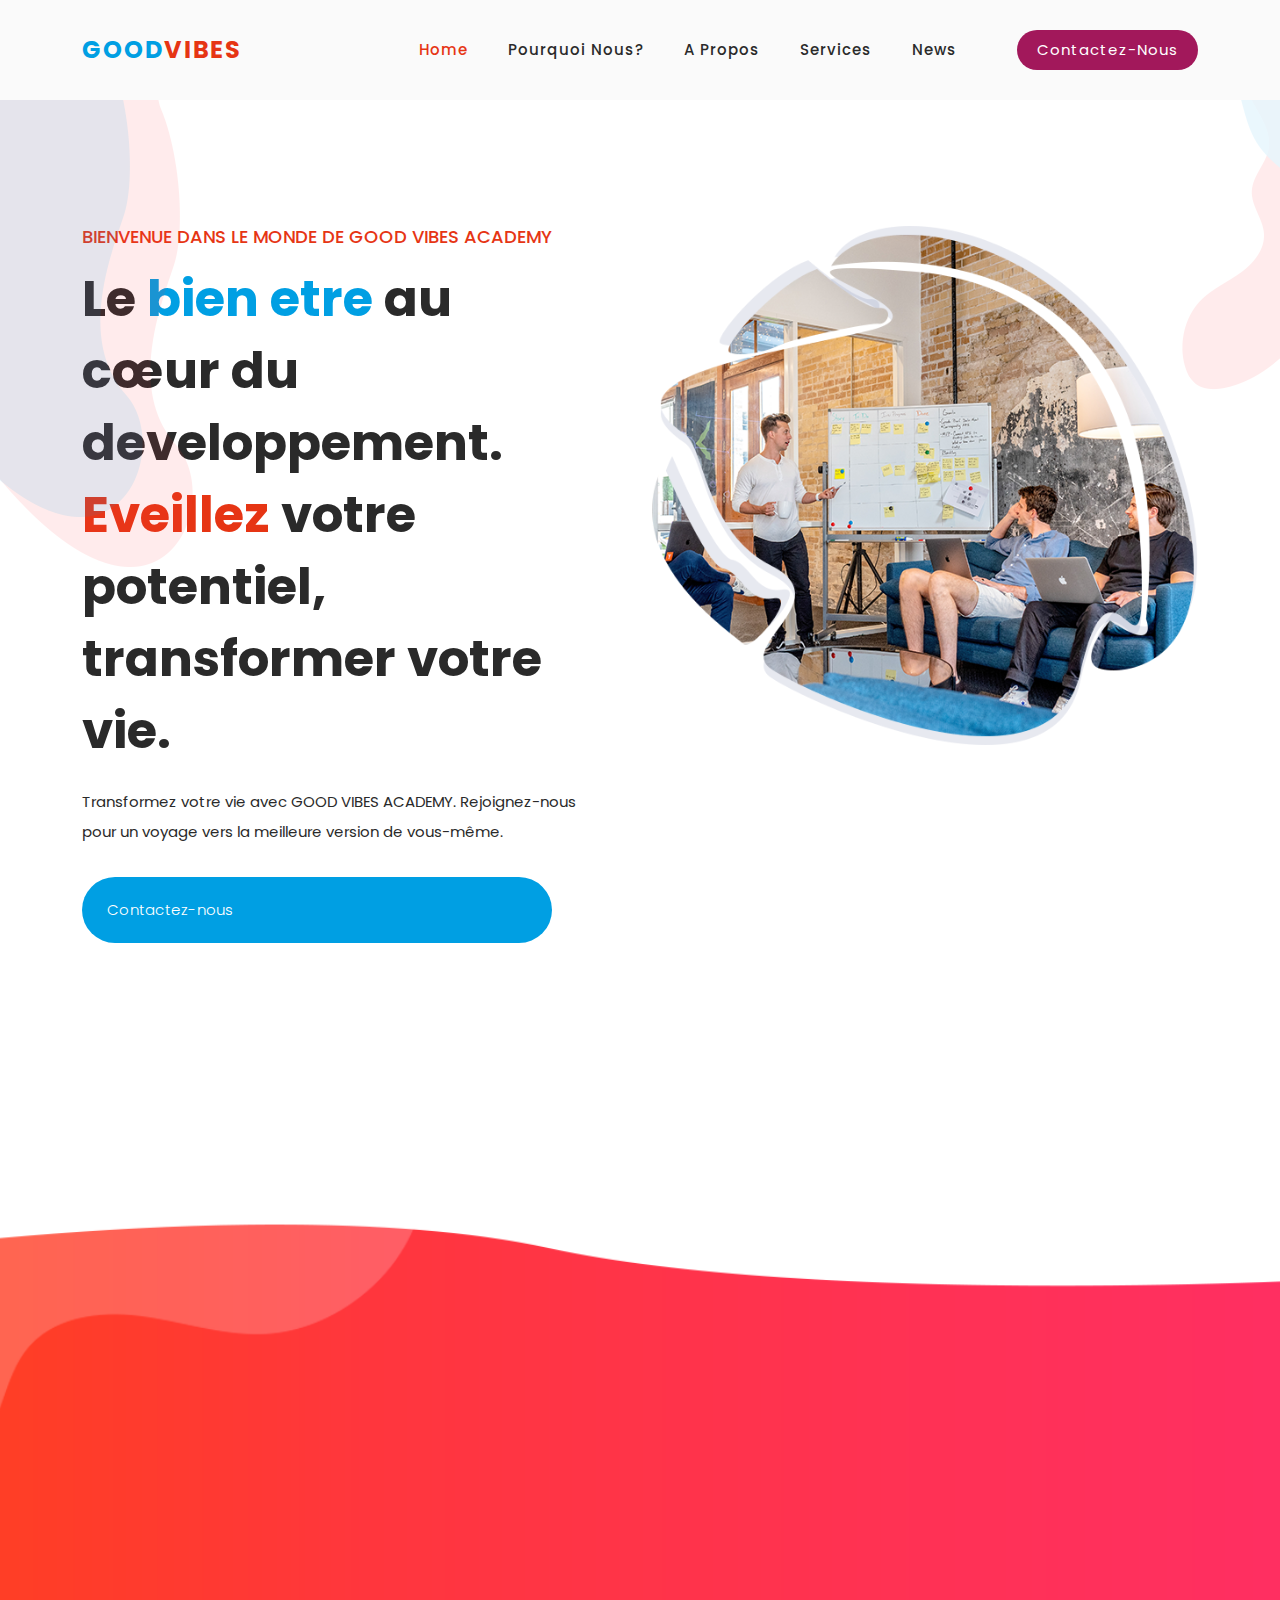
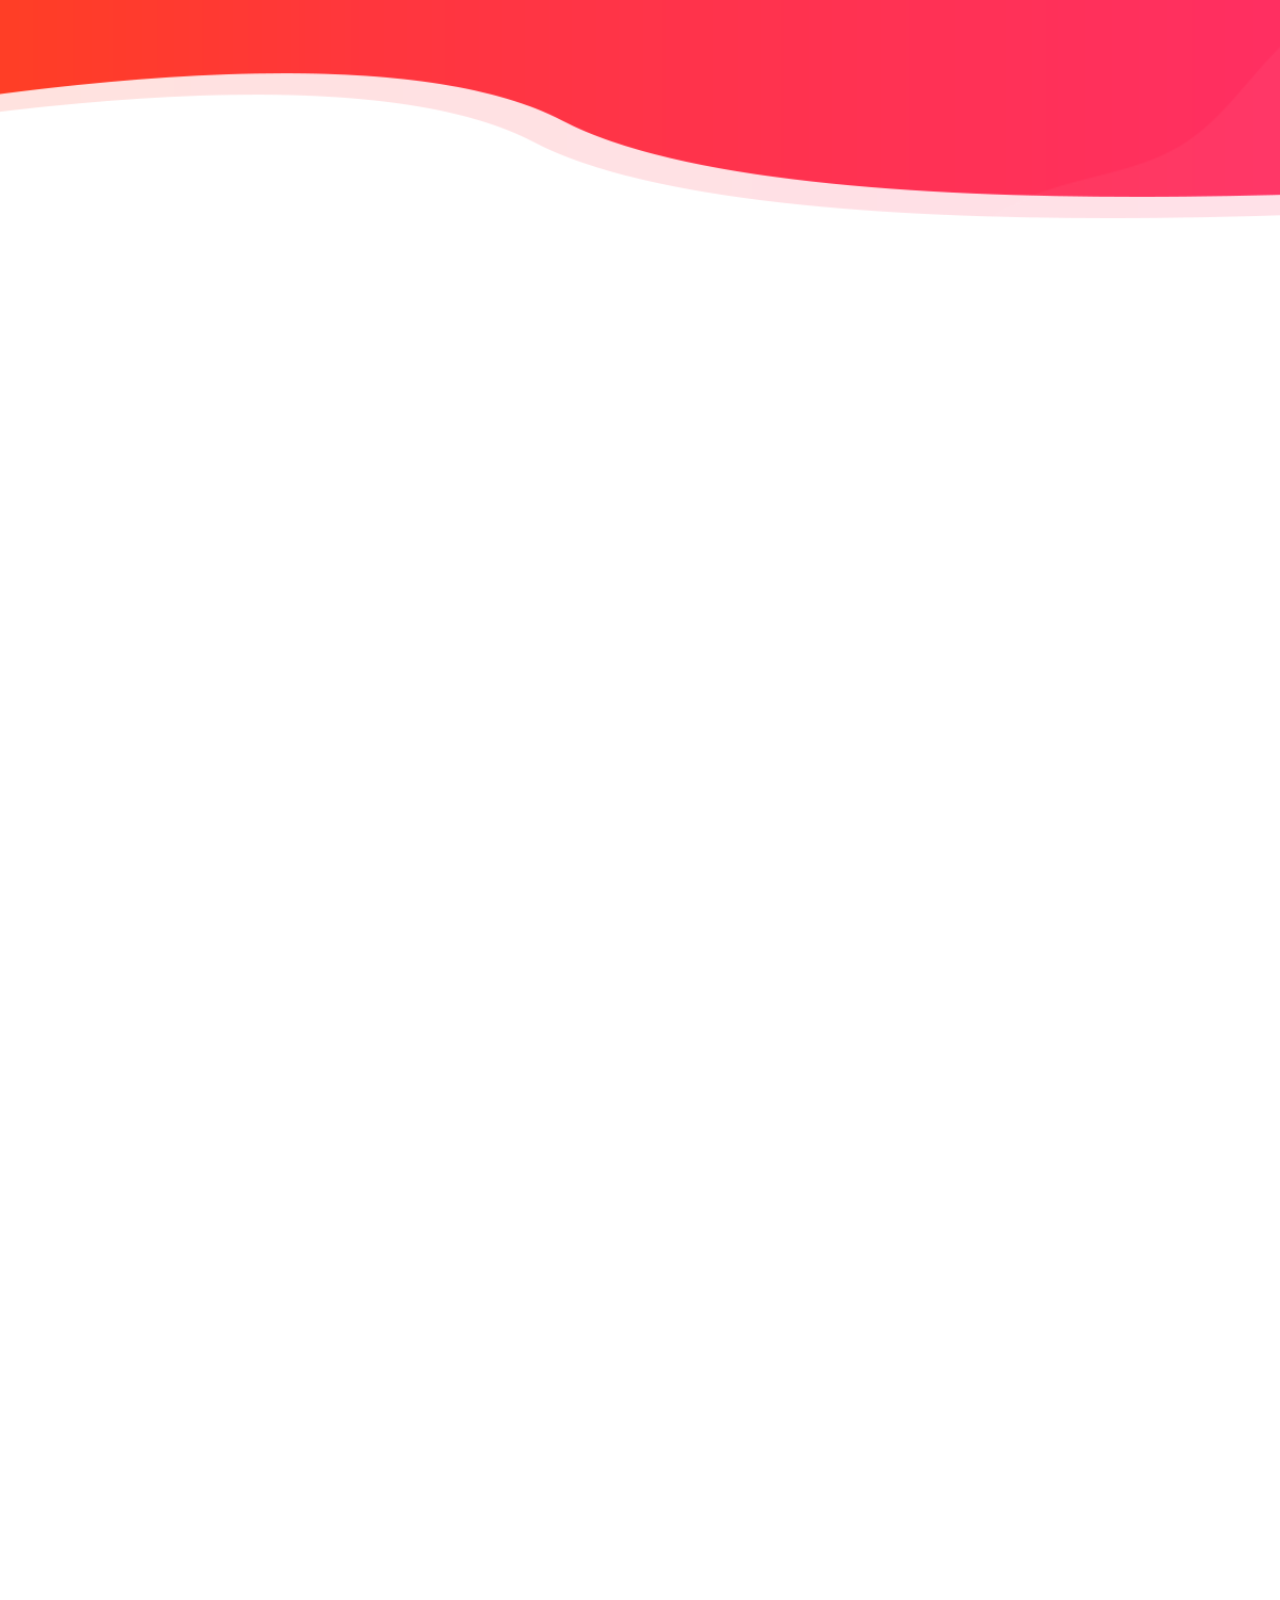
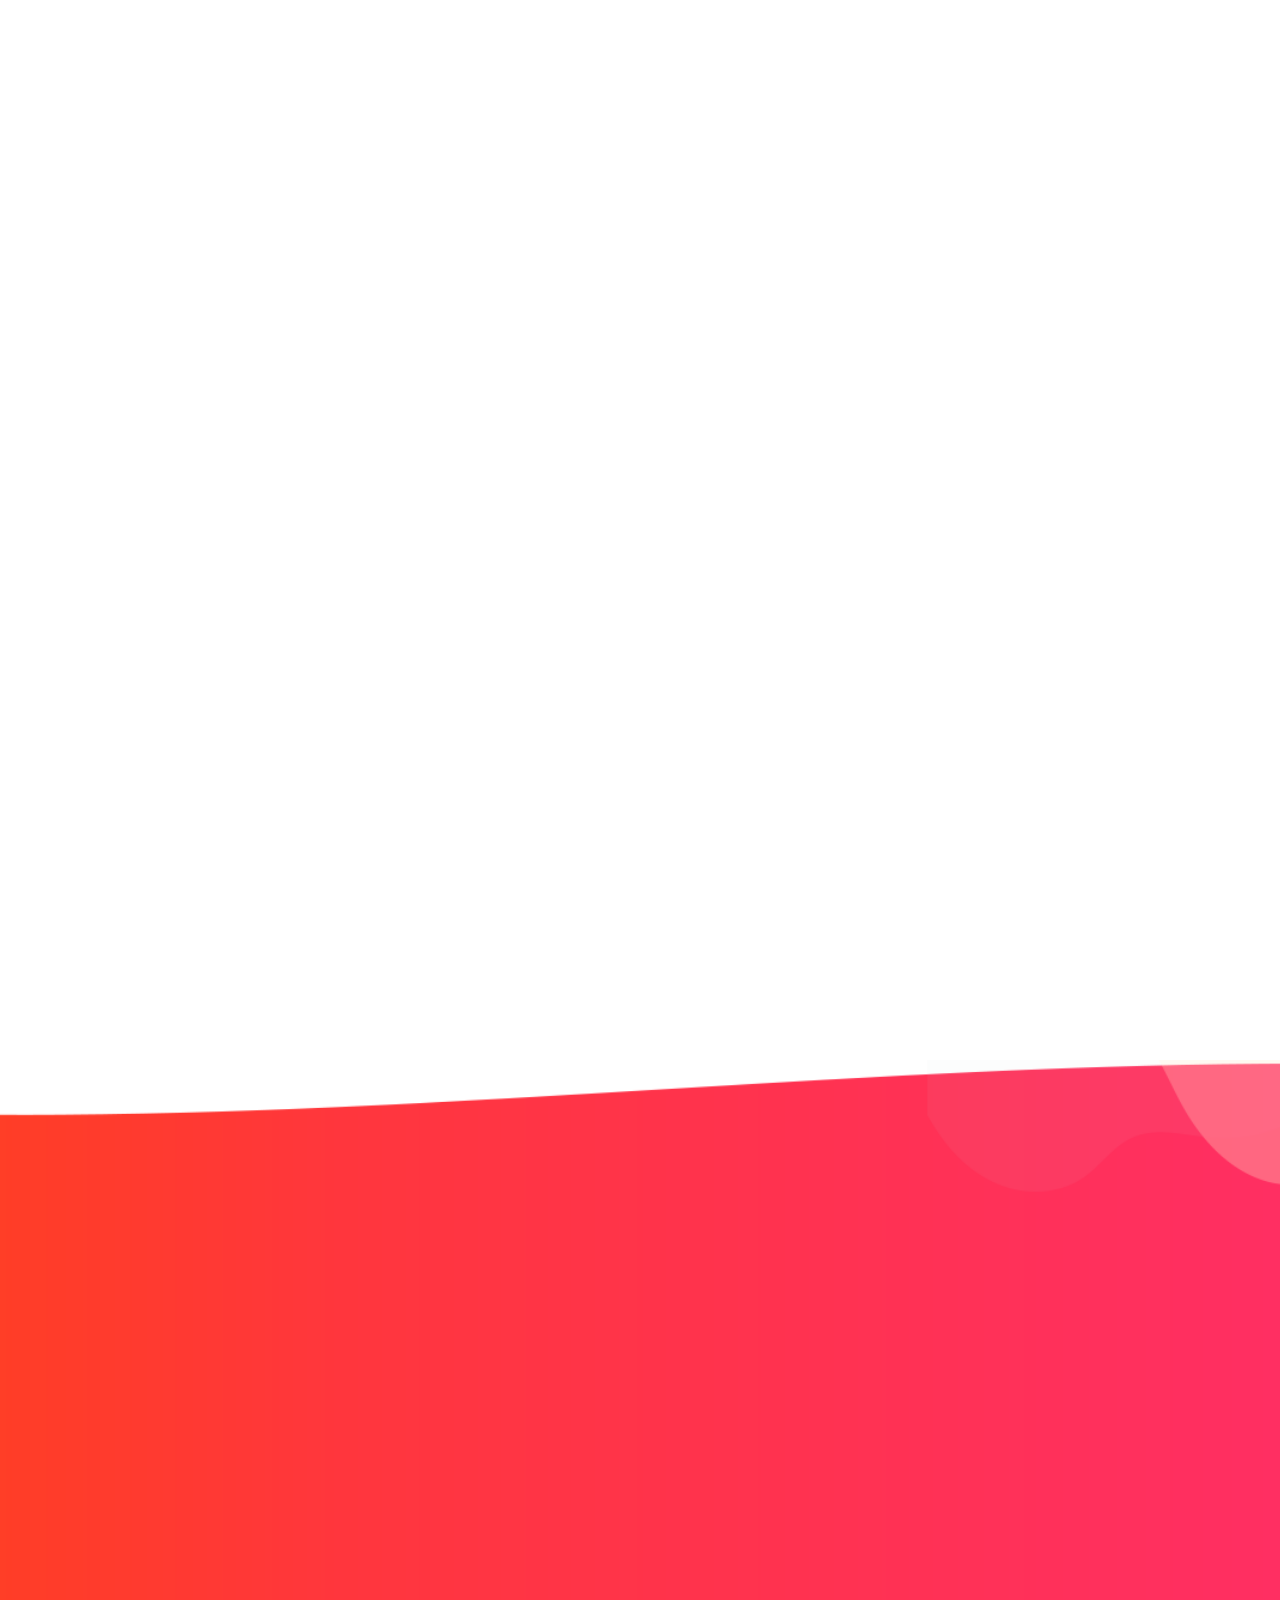
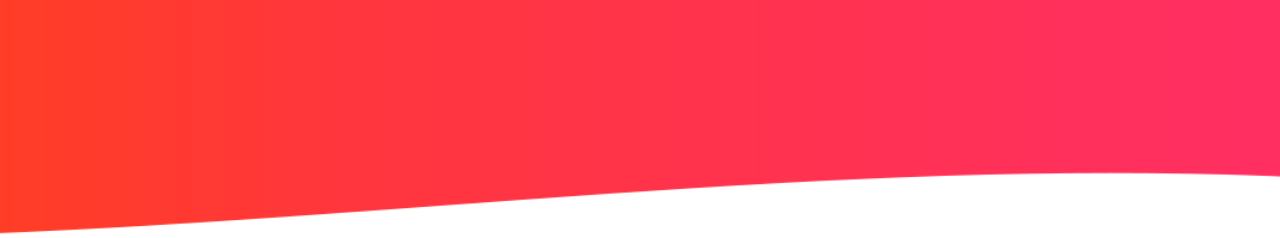
==== commit c6931630: "modif" ====
--- a/index.html
+++ b/index.html
@@ -10,7 +10,7 @@
     <link rel="preconnect" href="https://fonts.gstatic.com">
     <link href="https://fonts.googleapis.com/css2?family=Poppins:wght@100;200;300;400;500;600;700;800;900&display=swap" rel="stylesheet">
 
-    <title>Space Dynamic - SEO HTML5 Template</title>
+    <title>Good vibes academy</title>
 
     <!-- Bootstrap core CSS -->
     <link href="vendor/bootstrap/css/bootstrap.min.css" rel="stylesheet">
@@ -52,18 +52,17 @@
           <nav class="main-nav">
             <!-- ***** Logo Start ***** -->
             <a href="index.html" class="logo">
-              <h4>Spac<span>Dyna</span></h4>
+              <h4>Good<span>Vibes</span></h4>
             </a>
             <!-- ***** Logo End ***** -->
             <!-- ***** Menu Start ***** -->
             <ul class="nav">
               <li class="scroll-to-section"><a href="#top" class="active">Home</a></li>
-              <li class="scroll-to-section"><a href="#about">About Us</a></li>
-              <li class="scroll-to-section"><a href="#services">Services</a></li>
-              <li class="scroll-to-section"><a href="#portfolio">Portfolio</a></li>
-              <li class="scroll-to-section"><a href="#blog">Blog</a></li> 
-              <li class="scroll-to-section"><a href="#contact">Message Us</a></li> 
-              <li class="scroll-to-section"><div class="main-red-button"><a href="#contact">Contact Now</a></div></li> 
+              <li class="scroll-to-section"><a href="#about">Pourquoi Nous?</a></li>
+              <li class="scroll-to-section"><a href="#services">A propos</a></li>
+              <li class="scroll-to-section"><a href="#portfolio">Services</a></li>
+              <li class="scroll-to-section"><a href="#blog">News</a></li> 
+              <li class="scroll-to-section"><div class="main-red-button"><a href="#contact">Contactez-nous</a></div></li> 
             </ul>        
             <a class='menu-trigger'>
                 <span>Menu</span>
@@ -83,15 +82,13 @@
           <div class="row">
             <div class="col-lg-6 align-self-center">
               <div class="left-content header-text wow fadeInLeft" data-wow-duration="1s" data-wow-delay="1s">
-                <h6>Welcome to Space Dynamic</h6>
-                <h2>We Make <em>Digital Ideas</em> &amp; <span>SEO</span> Marketing</h2>
-                <p>Space Dynamic is a professional looking HTML template using a Bootstrap 5 (beta 2). This CSS template is free for you provided by <a rel="nofollow" href="https://templatemo.com/page/1" target="_parent">TemplateMo</a>.</p>
+                <h6>Bienvenue dans le monde de GOOD VIBES ACADEMY</h6>
+
+                <h2>Le <em>bien etre</em> au cœur du developpement. <span>Eveillez</span> votre potentiel, transformer votre vie.</h2>
+                <p> Transformez votre vie avec GOOD VIBES ACADEMY. Rejoignez-nous pour un voyage vers la meilleure version de vous-même.</p>
                 <form id="search" action="#" method="GET">
                   <fieldset>
-                    <input type="address" name="address" class="email" placeholder="Your website URL..." autocomplete="on" required>
-                  </fieldset>
-                  <fieldset>
-                    <button type="submit" class="main-button">Analyze Site</button>
+                    <input type="address" name="address" class="email" placeholder="Contactez-nous" autocomplete="on" required>
                   </fieldset>
                 </form>
               </div>
@@ -124,8 +121,30 @@
                     <img src="assets/images/service-icon-01.png" alt="reporting">
                   </div>
                   <div class="right-text">
-                    <h4>Data Analysis</h4>
-                    <p>Lorem ipsum dolor sit amet, ctetur aoi adipiscing eliter</p>
+                    <h4>Entraide</h4>
+                    <p>La passion d’aider l’autre à évoluer personnellement et professionnellement </p>
+                  </div>
+                </div>
+              </div>
+                <div class="col-lg-6">
+                <div class="item wow fadeIn" data-wow-duration="1s" data-wow-delay="0.5s">
+                  <div class="icon">
+                    <img src="assets/images/service-icon-01.png" alt="reporting">
+                  </div>
+                  <div class="right-text">
+                    <h4>Pragmatisme</h4>
+                    <p>cherchant quelque chose d’utilisable dans la vie au quotidienne</p>
+                  </div>
+                </div>
+              </div>
+                <div class="col-lg-6">
+                <div class="item wow fadeIn" data-wow-duration="1s" data-wow-delay="0.5s">
+                  <div class="icon">
+                    <img src="assets/images/service-icon-01.png" alt="reporting">
+                  </div>
+                  <div class="right-text">
+                    <h4>Apprentissage</h4>
+                    <p>Le cote ludique dans l’apprentissage</p>
                   </div>
                 </div>
               </div>
@@ -135,8 +154,8 @@
                     <img src="assets/images/service-icon-02.png" alt="">
                   </div>
                   <div class="right-text">
-                    <h4>Data Reporting</h4>
-                    <p>Lorem ipsum dolor sit amet, ctetur aoi adipiscing eliter</p>
+                    <h4>Expertise professionnelle</h4>
+                    <p>Élevez vos compétences avec une expertise professionnelle façonnée par l'expérience.</p>
                   </div>
                 </div>
               </div>
@@ -146,8 +165,8 @@
                     <img src="assets/images/service-icon-03.png" alt="">
                   </div>
                   <div class="right-text">
-                    <h4>Web Analytics</h4>
-                    <p>Lorem ipsum dolor sit amet, ctetur aoi adipiscing eliter</p>
+                    <h4>Approche personnalisée</h4>
+                    <p>Parce que chaque parcours est unique</p>
                   </div>
                 </div>
               </div>
@@ -157,8 +176,8 @@
                     <img src="assets/images/service-icon-04.png" alt="">
                   </div>
                   <div class="right-text">
-                    <h4>SEO Suggestions</h4>
-                    <p>Lorem ipsum dolor sit amet, ctetur aoi adipiscing eliter</p>
+                    <h4>Résultat concret</h4>
+                    <p>ransformons vos aspirations en résultats tangibles</p>
                   </div>
                 </div>
               </div>
@@ -179,8 +198,8 @@
         </div>
         <div class="col-lg-6 wow fadeInRight" data-wow-duration="1s" data-wow-delay="0.2s">
           <div class="section-heading">
-            <h2>Grow your website with our <em>SEO</em> service &amp; <span>Project</span> Ideas</h2>
-            <p>Space Dynamic HTML5 template is free to use for your website projects. However, you are not permitted to redistribute the template ZIP file on any CSS template collection websites. Please contact us for more information. Thank you for your kind cooperation.</p>
+            <h2><em>GOOD VIBES ACADEMY</em> est dediée à guider <span>individus et entreprise</span> vers l’ epanouissement personnel et professionnel. </h2>
+            <p>Fort d'une equipe d experts en developpeùment personnel, nous offrons des programmes de formation et de coaching sur mesure..</p>
           </div>
           <div class="row">
             <div class="col-lg-12">
@@ -218,17 +237,17 @@
       <div class="row">
         <div class="col-lg-6 offset-lg-3">
           <div class="section-heading  wow bounceIn" data-wow-duration="1s" data-wow-delay="0.2s">
-            <h2>See What Our Agency <em>Offers</em> &amp; What We <span>Provide</span></h2>
-          </div>
-        </div>
-      </div>
-      <div class="row">
+            <h2>Decouvrez ce que notre agence <em>propose</em> &amp; ce que nous <span>offrons</span></h2>
+          </div>
+        </div>
+      </div>
+      <div class="row d-flex justify-content-center align-items-center">
         <div class="col-lg-3 col-sm-6">
           <a href="#">
             <div class="item wow bounceInUp" data-wow-duration="1s" data-wow-delay="0.3s">
               <div class="hidden-content">
-                <h4>SEO Analysis</h4>
-                <p>Lorem ipsum dolor sit ameti ctetur aoi adipiscing eto.</p>
+                <h4>FORMATIONS IMPACTANTES</h4>
+                <p>Des ateliers pour stimuler la croissance personnelle et professionnelle</p>
               </div>
               <div class="showed-content">
                 <img src="assets/images/portfolio-image.png" alt="">
@@ -240,21 +259,8 @@
           <a href="#">
             <div class="item wow bounceInUp" data-wow-duration="1s" data-wow-delay="0.4s">
               <div class="hidden-content">
-                <h4>Website Reporting</h4>
-                <p>Lorem ipsum dolor sit ameti ctetur aoi adipiscing eto.</p>
-              </div>
-              <div class="showed-content">
-                <img src="assets/images/portfolio-image.png" alt="">
-              </div>
-            </div>
-          </a>
-        </div>
-        <div class="col-lg-3 col-sm-6">
-          <a href="#">
-            <div class="item wow bounceInUp" data-wow-duration="1s" data-wow-delay="0.5s">
-              <div class="hidden-content">
-                <h4>Performance Tests</h4>
-                <p>Lorem ipsum dolor sit ameti ctetur aoi adipiscing eto.</p>
+                <h4>COACHING PERSONALISE</h4>
+                <p>Accompagnement individuel pour définir et atteindre vos objectifs</p>
               </div>
               <div class="showed-content">
                 <img src="assets/images/portfolio-image.png" alt="">
@@ -266,8 +272,8 @@
           <a href="#">
             <div class="item wow bounceInUp" data-wow-duration="1s" data-wow-delay="0.6s">
               <div class="hidden-content">
-                <h4>Data Analysis</h4>
-                <p>Lorem ipsum dolor sit ameti ctetur aoi adipiscing eto.</p>
+                <h4>DEVELOPPMENT D’EQUIPE</h4>
+                <p>Renforcer la cohésion et les performances de votre équipe avec nos programmes spécialisés </p>
               </div>
               <div class="showed-content">
                 <img src="assets/images/portfolio-image.png" alt="">
@@ -284,7 +290,7 @@
       <div class="row">
         <div class="col-lg-6 wow fadeInDown" data-wow-duration="1s" data-wow-delay="0.25s">
           <div class="section-heading">
-            <h2>Check Out What Is <em>Trending</em> In Our Latest <span>News</span></h2>
+            <h2>Découvrez les <em>tendances</em> dans nos dernières <span>actualités</span></h2>
           </div>
         </div>
         <div class="col-lg-6 wow fadeInDown" data-wow-duration="1s" data-wow-delay="0.25s">
@@ -301,13 +307,13 @@
               <div class="inner-content">
                 <ul>
                   <li><i class="fa fa-calendar"></i> 24 Mar 2021</li>
-                  <li><i class="fa fa-users"></i> TemplateMo</li>
+                  <li><i class="fa fa-users"></i> Lalaina</li>
                   <li><i class="fa fa-folder"></i> Branding</li>
                 </ul>
-                <a href="#"><h4>SEO Agency &amp; Digital Marketing</h4></a>
+                <a href="#"><h4>DEVELOPPMENT D’EQUIPE</h4></a>
                 <p>Lorem ipsum dolor sit amet, consectetur and sed doer ket eismod tempor incididunt ut labore et dolore magna...</p>
                 <div class="main-blue-button">
-                  <a href="#">Discover More</a>
+                  <a href="#">En savoir plus</a>
                 </div>
               </div>
             </div>
@@ -358,10 +364,10 @@
       <div class="row">
         <div class="col-lg-6 align-self-center wow fadeInLeft" data-wow-duration="0.5s" data-wow-delay="0.25s">
           <div class="section-heading">
-            <h2>Feel Free To Send Us a Message About Your Website Needs</h2>
+            <h2>N'hésitez pas à nous envoyer un message concernant les besoins de votre entreprise</h2>
             <p>Lorem ipsum dolor sit amet, consectetur adipiscing elit, sed doer ket eismod tempor incididunt ut labore et dolores</p>
             <div class="phone-info">
-              <h4>For any enquiry, Call Us: <span><i class="fa fa-phone"></i> <a href="#">010-020-0340</a></span></h4>
+              <h4>Pour toute demande, appelez-nous : <span><i class="fa fa-phone"></i> <a href="#">+261 38 85 32 304</a></span></h4>
             </div>
           </div>
         </div>
@@ -407,9 +413,6 @@
     <div class="container">
       <div class="row">
         <div class="col-lg-12 wow fadeIn" data-wow-duration="1s" data-wow-delay="0.25s">
-          <p>© Copyright 2021 Space Dynamic Co. All Rights Reserved. 
-          
-          <br>Design: <a rel="nofollow" href="https://templatemo.com">TemplateMo</a></p>
         </div>
       </div>
     </div>
--- a/assets/css/templatemo-space-dynamic.css
+++ b/assets/css/templatemo-space-dynamic.css
@@ -147,12 +147,12 @@
 }
 
 ::selection {
-  background: #03a4ed;
+  background: #009fe3;
   color: #fff;
 }
 
 ::-moz-selection {
-  background: #03a4ed;
+  background: #009fe3;
   color: #fff;
 }
 
@@ -189,16 +189,16 @@
 
 .section-heading h2 em {
   font-style: normal;
-  color: #03a4ed;
+  color: #009fe3;
 }
 
 .section-heading h2 span {
-  color: #fe3f40;
+  color: #e63514;
 }
 
 .main-blue-button a {
   display: inline-block;
-  background-color: #03a4ed;
+  background-color: #009fe3;
   font-size: 15px;
   font-weight: 400;
   color: #fff;
@@ -210,7 +210,7 @@
 
 .main-red-button a {
   display: inline-block;
-  background-color: #fe3f40;
+  background-color: #a2185b;
   font-size: 15px;
   font-weight: 400;
   color: #fff;
@@ -225,7 +225,7 @@
   background-color: #fff;
   font-size: 15px;
   font-weight: 400;
-  color: #fe3f40;
+  color: #e63514;
   text-transform: capitalize;
   padding: 12px 25px;
   border-radius: 23px;
@@ -254,11 +254,11 @@
 }
 
 .background-header .main-nav .nav li:hover a {
-  color: #fe3f40!important;
+  color: #e63514!important;
 }
 
 .background-header .nav li a.active {
-  color: #fe3f40!important;
+  color: #e63514!important;
 }
 
 .header-area {
@@ -298,7 +298,7 @@
     font-size: 24px;
     font-weight: 700;
     text-transform: uppercase;
-    color: #03a4ed;
+    color: #009fe3;
     line-height: 100px;
     float: left;
     -webkit-transition: all 0.3s ease 0s;
@@ -308,7 +308,7 @@
 }
 
 .logo h4 span {
-  color: #fe3f40;
+  color: #e63514;
 }
 
 .background-header .main-nav .logo h4 {
@@ -376,18 +376,18 @@
 
 .header-area .main-nav .nav li:hover a,
 .header-area .main-nav .nav li a.active {
-  color: #fe3f40!important;
+  color: #e63514!important;
 }
 
 .background-header .main-nav .nav li:hover a,
 .background-header .main-nav .nav li a.active {
-  color: #fe3f40!important;
+  color: #e63514!important;
   opacity: 1;
 }
 
 .header-area .main-nav .nav li:last-child a:hover ,
 .background-header .main-nav .nav li:last-child a:hover {
-  background-color: #03a4ed;
+  background-color: #009fe3;
 }
 
 .header-area .main-nav .nav li.submenu {
@@ -448,7 +448,7 @@
 
 .header-area .main-nav .nav li.submenu ul li a:hover {
   background: #fff;
-  color: #fe3f40!important;
+  color: #e63514!important;
   padding-left: 25px;
 }
 
@@ -588,7 +588,7 @@
 }
 
 .header-area.header-sticky .nav li a.active {
-  color: #fe3f40;
+  color: #e63514;
 }
 
 @media (max-width: 1200px) {
@@ -621,7 +621,7 @@
   }
   .header-area.header-sticky .nav li a:hover,
   .header-area.header-sticky .nav li a.active {
-    color: #fe3f40!important;
+    color: #e63514!important;
     opacity: 1;
   }
   .header-area.header-sticky .nav li.search-icon a {
@@ -682,7 +682,7 @@
   }
   .header-area .main-nav .nav li a:hover {
     background: #eee !important;
-    color: #fe3f40!important;
+    color: #e63514!important;
   }
   .header-area .main-nav .nav li.submenu ul {
     position: relative;
@@ -796,7 +796,7 @@
     height: 16px;
     top: 12px;
     left: 15px;
-    background: #fe3f40;
+    background: #e63514;
     border-radius: 50%;
     -webkit-transform: translateX(0);
     transform: translateX(0);
@@ -819,7 +819,7 @@
     width: 16px;
     height: 16px;
     margin-left: 16px;
-    background: #fe3f40;
+    background: #e63514;
     border-radius: 50%;
 }
 
@@ -869,7 +869,7 @@
 .main-banner .left-content h6 {
   text-transform: uppercase;
   font-size: 18px;
-  color: #fe3f40;
+  color: #e63514;
   margin-bottom: 15px;
 }
 
@@ -881,12 +881,12 @@
 }
 
 .main-banner .left-content h2 em {
-  color: #03a4ed;
+  color: #009fe3;
   font-style: normal;
 }
 
 .main-banner .left-content h2 span {
-  color: #fe3f40;
+  color: #e63514;
 }
 
 .main-banner .left-content p {
@@ -908,7 +908,7 @@
   background-color: #fff;
   font-size: 15px;
   font-weight: 500;
-  color: #fe3f40;
+  color: #e63514;
   text-transform: capitalize;
   padding: 12px 25px;
   border-radius: 23px;
@@ -920,7 +920,7 @@
 .main-banner .left-content form input {
   width: 470px;
   height: 66px;
-  background-color: #03a4ed;
+  background-color: #009fe3;
   border-radius: 33px;
   border: none;
   outline: none;
@@ -1019,7 +1019,7 @@
   top: 0;
   font-size: 18px;
   font-weight: 600;
-  color: #03a4ed;
+  color: #009fe3;
 }
 
 .our-services .first-bar span {
@@ -1396,7 +1396,7 @@
 
 form#contact button {
   display: inline-block;
-  background-color: #03a4ed;
+  background-color: #009fe3;
   font-size: 15px;
   font-weight: 400;
   color: #fff;
@@ -1410,7 +1410,7 @@
 }
 
 form#contact button:hover {
-  background-color: #fe3f40;
+  background-color: #e63514;
 }
 
 
@@ -1426,7 +1426,7 @@
 }
 
 footer p a {
-  color: #fe3f40;
+  color: #e63514;
 }
 
 /* 
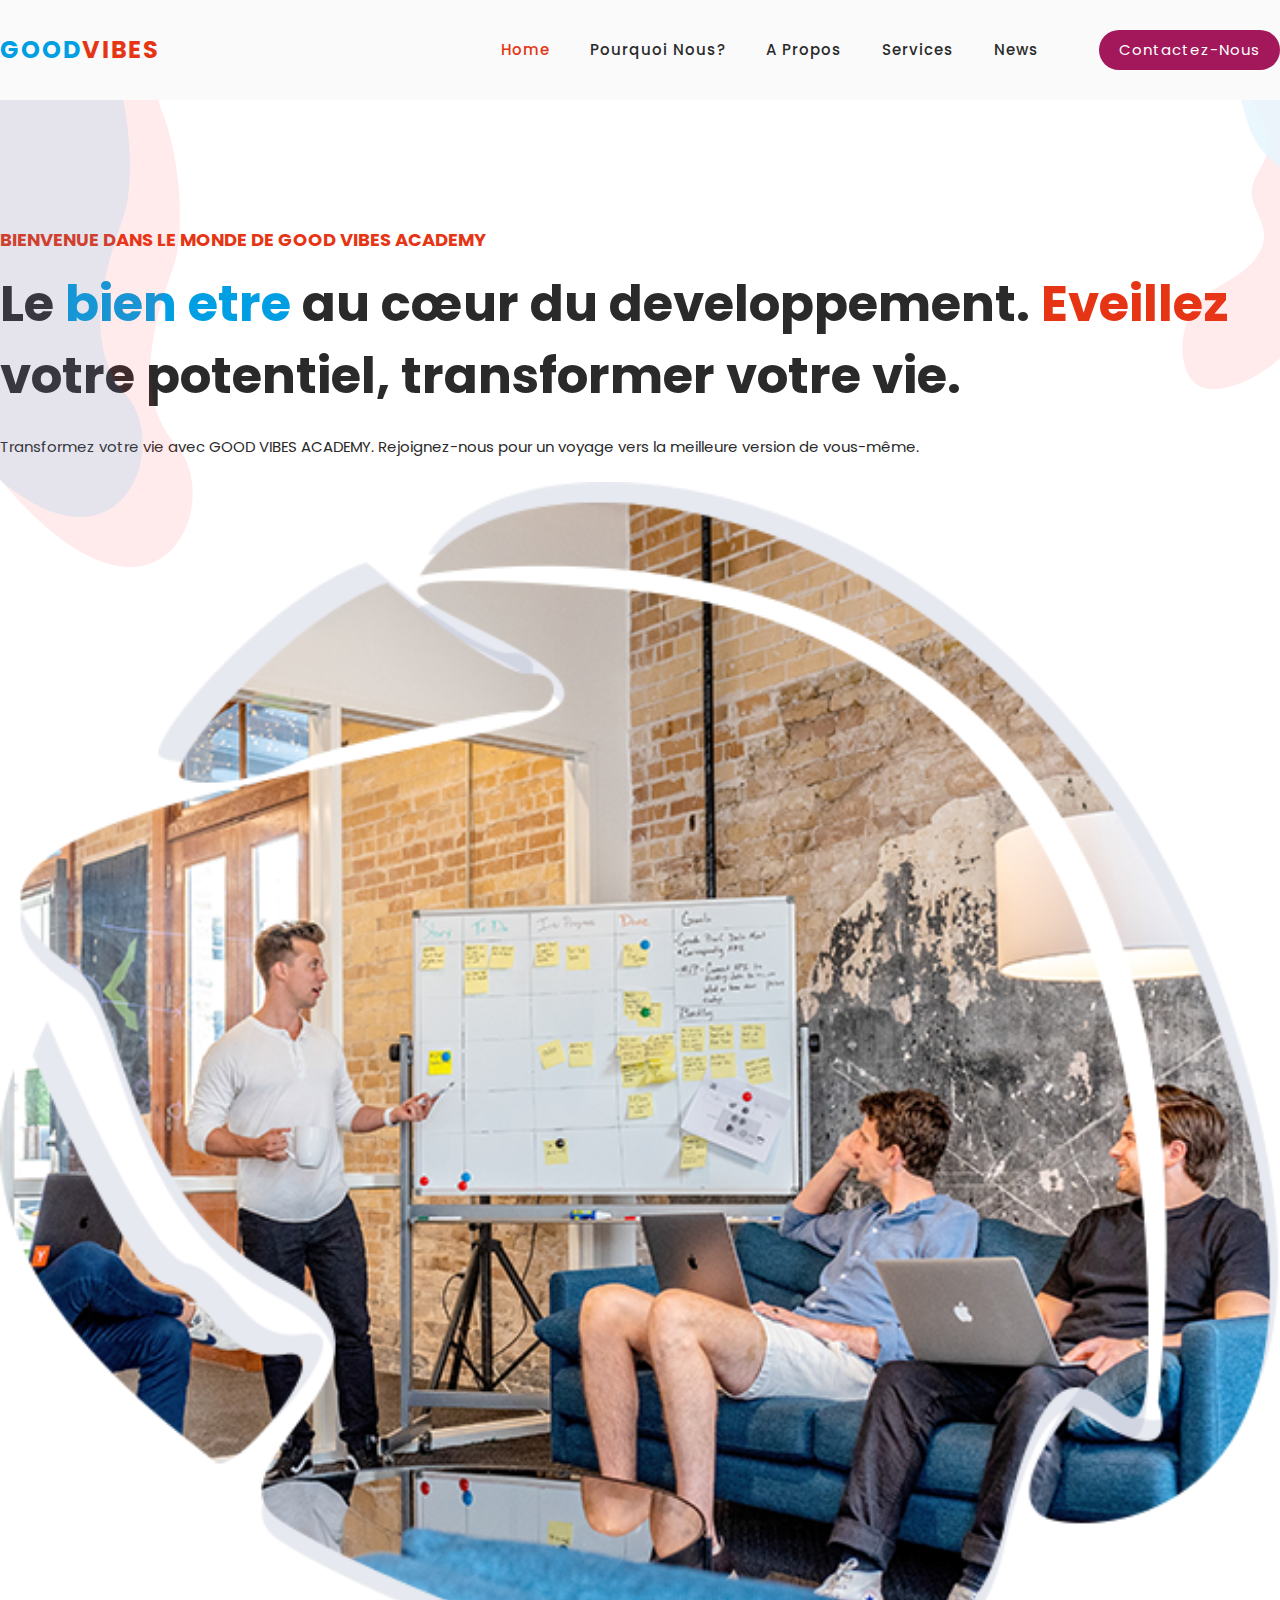
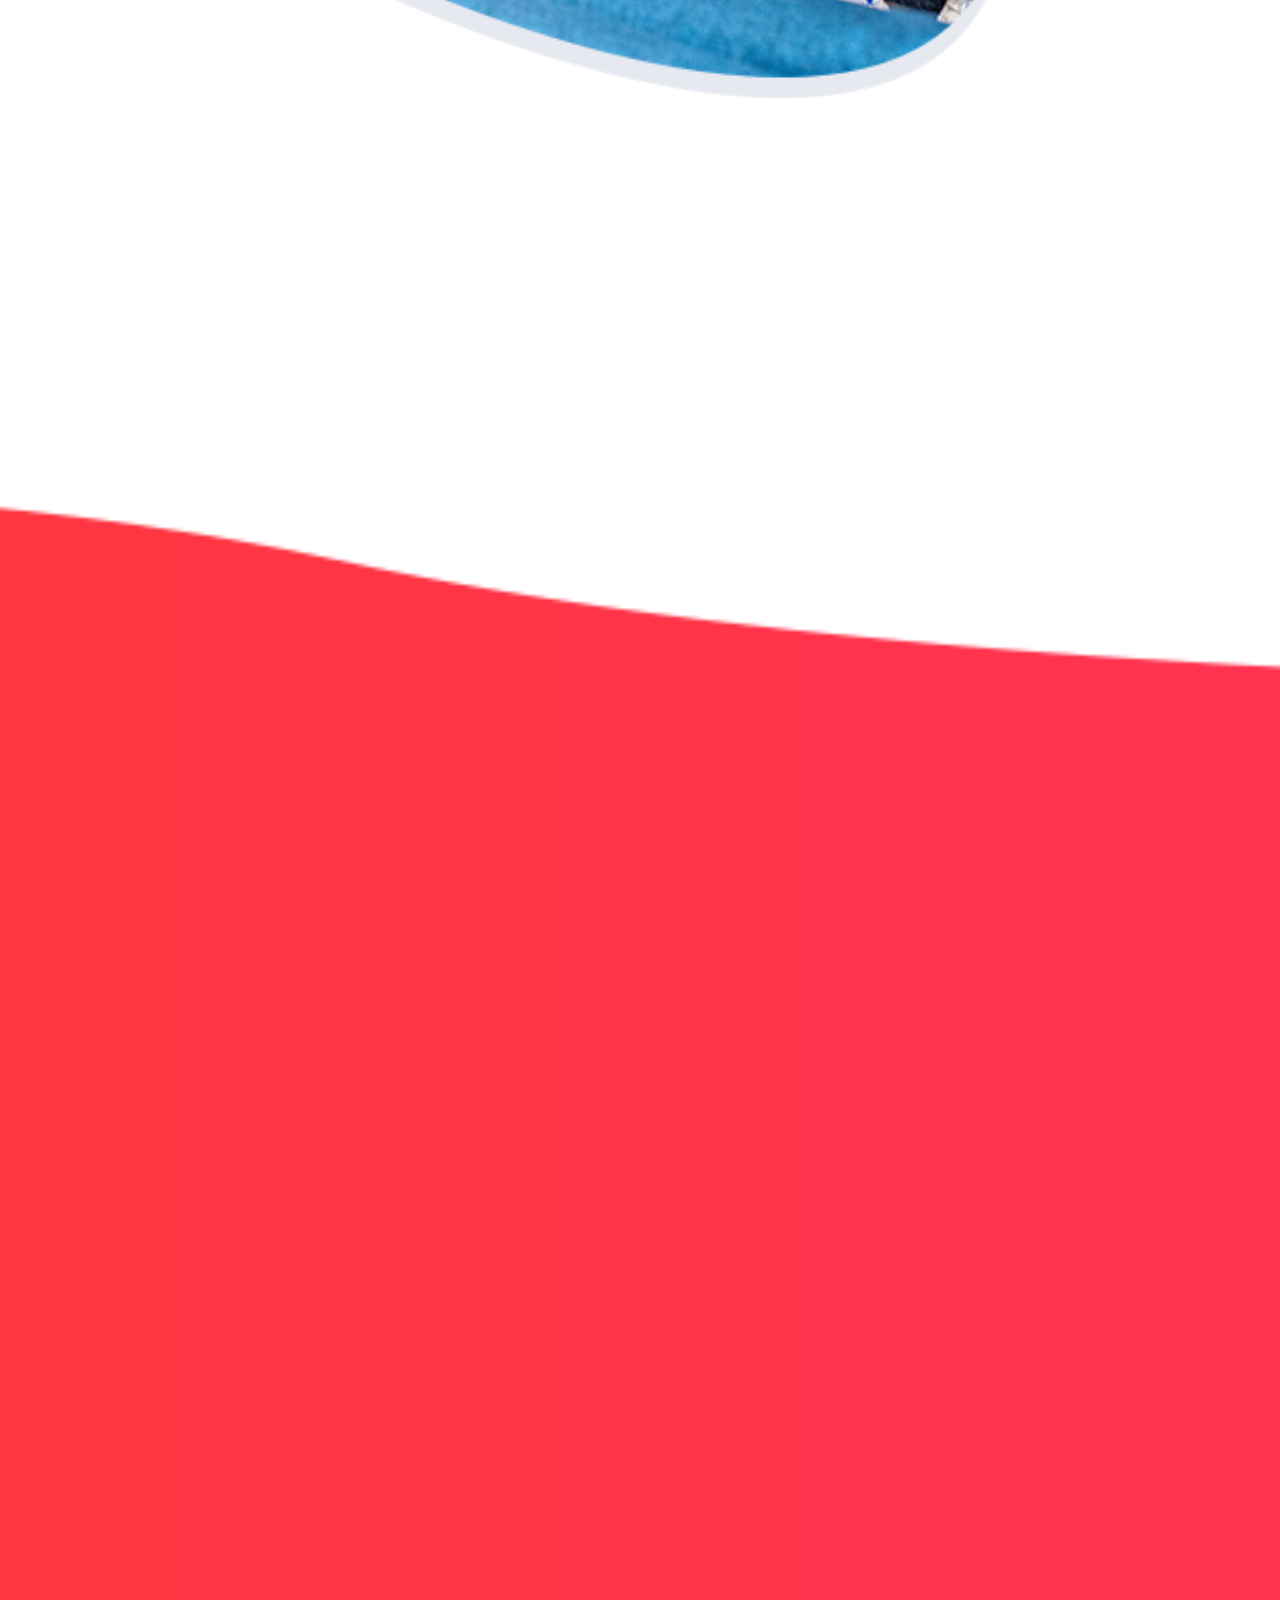
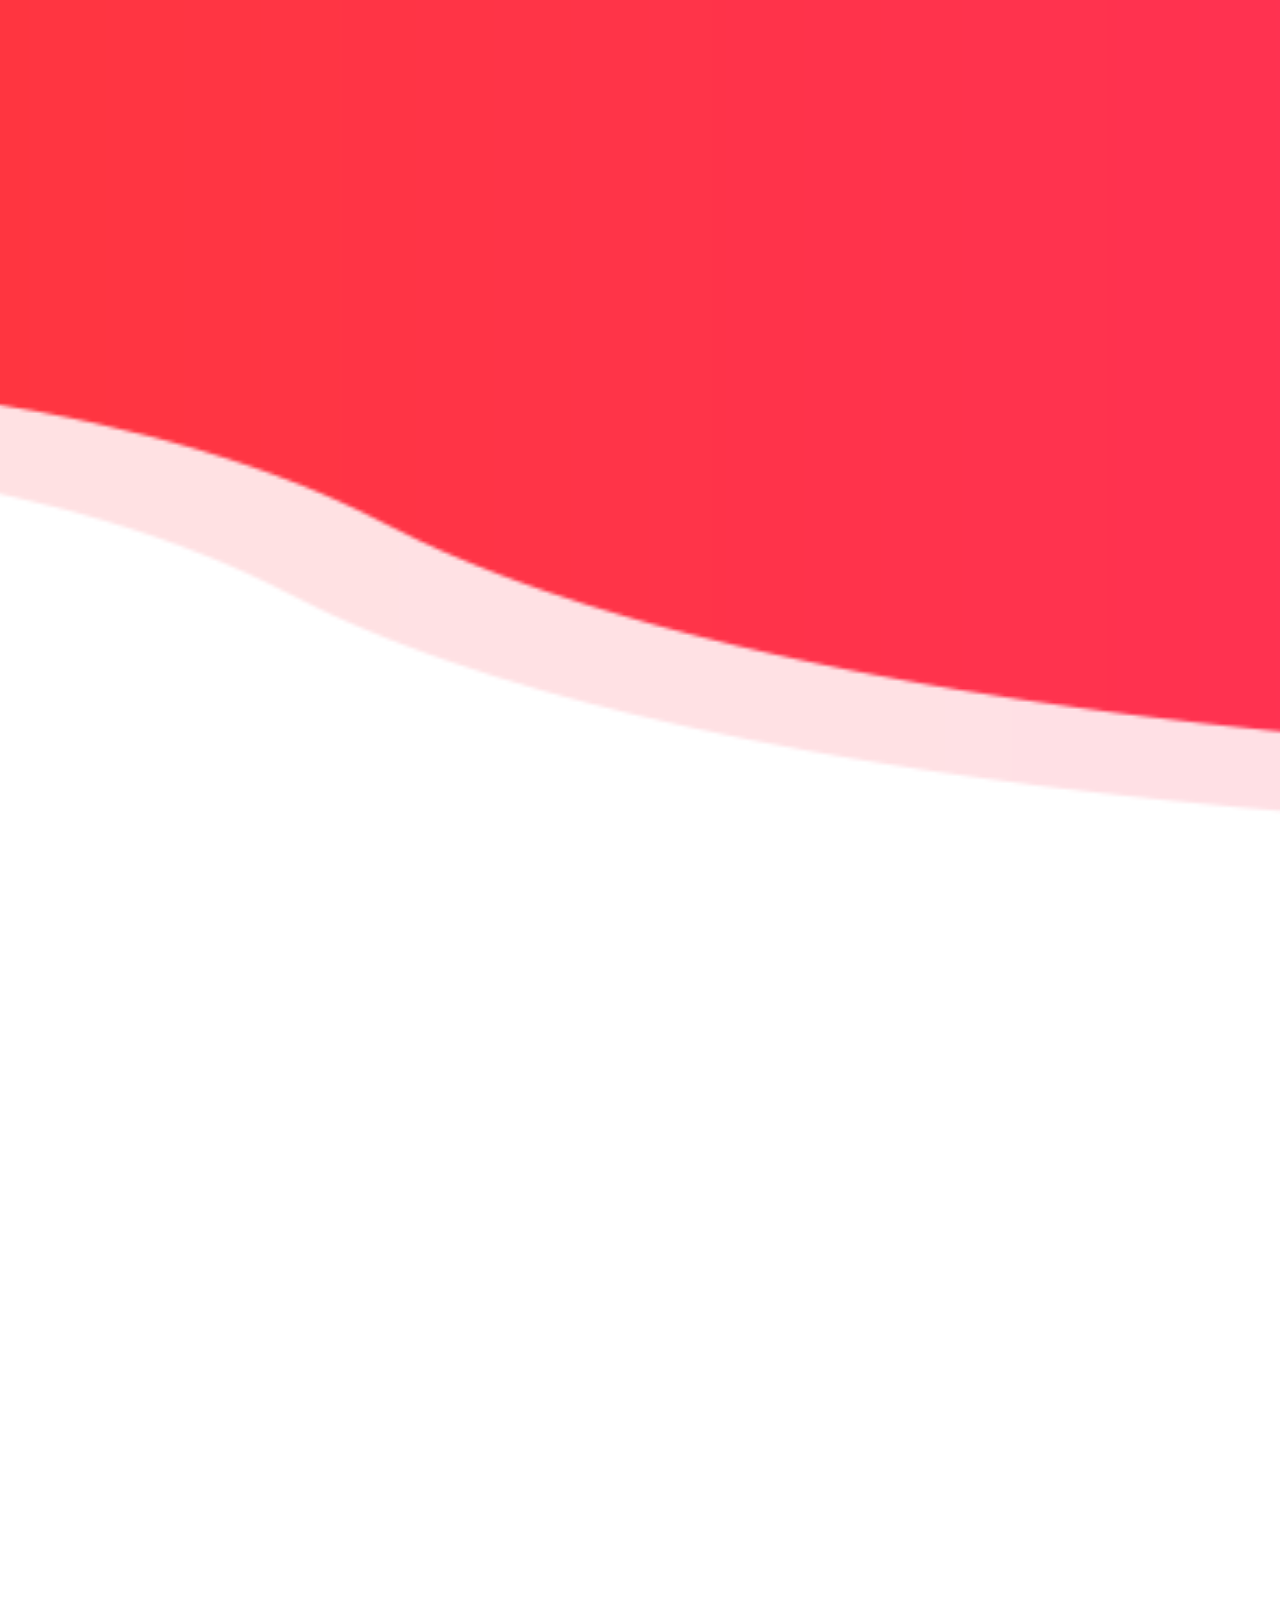
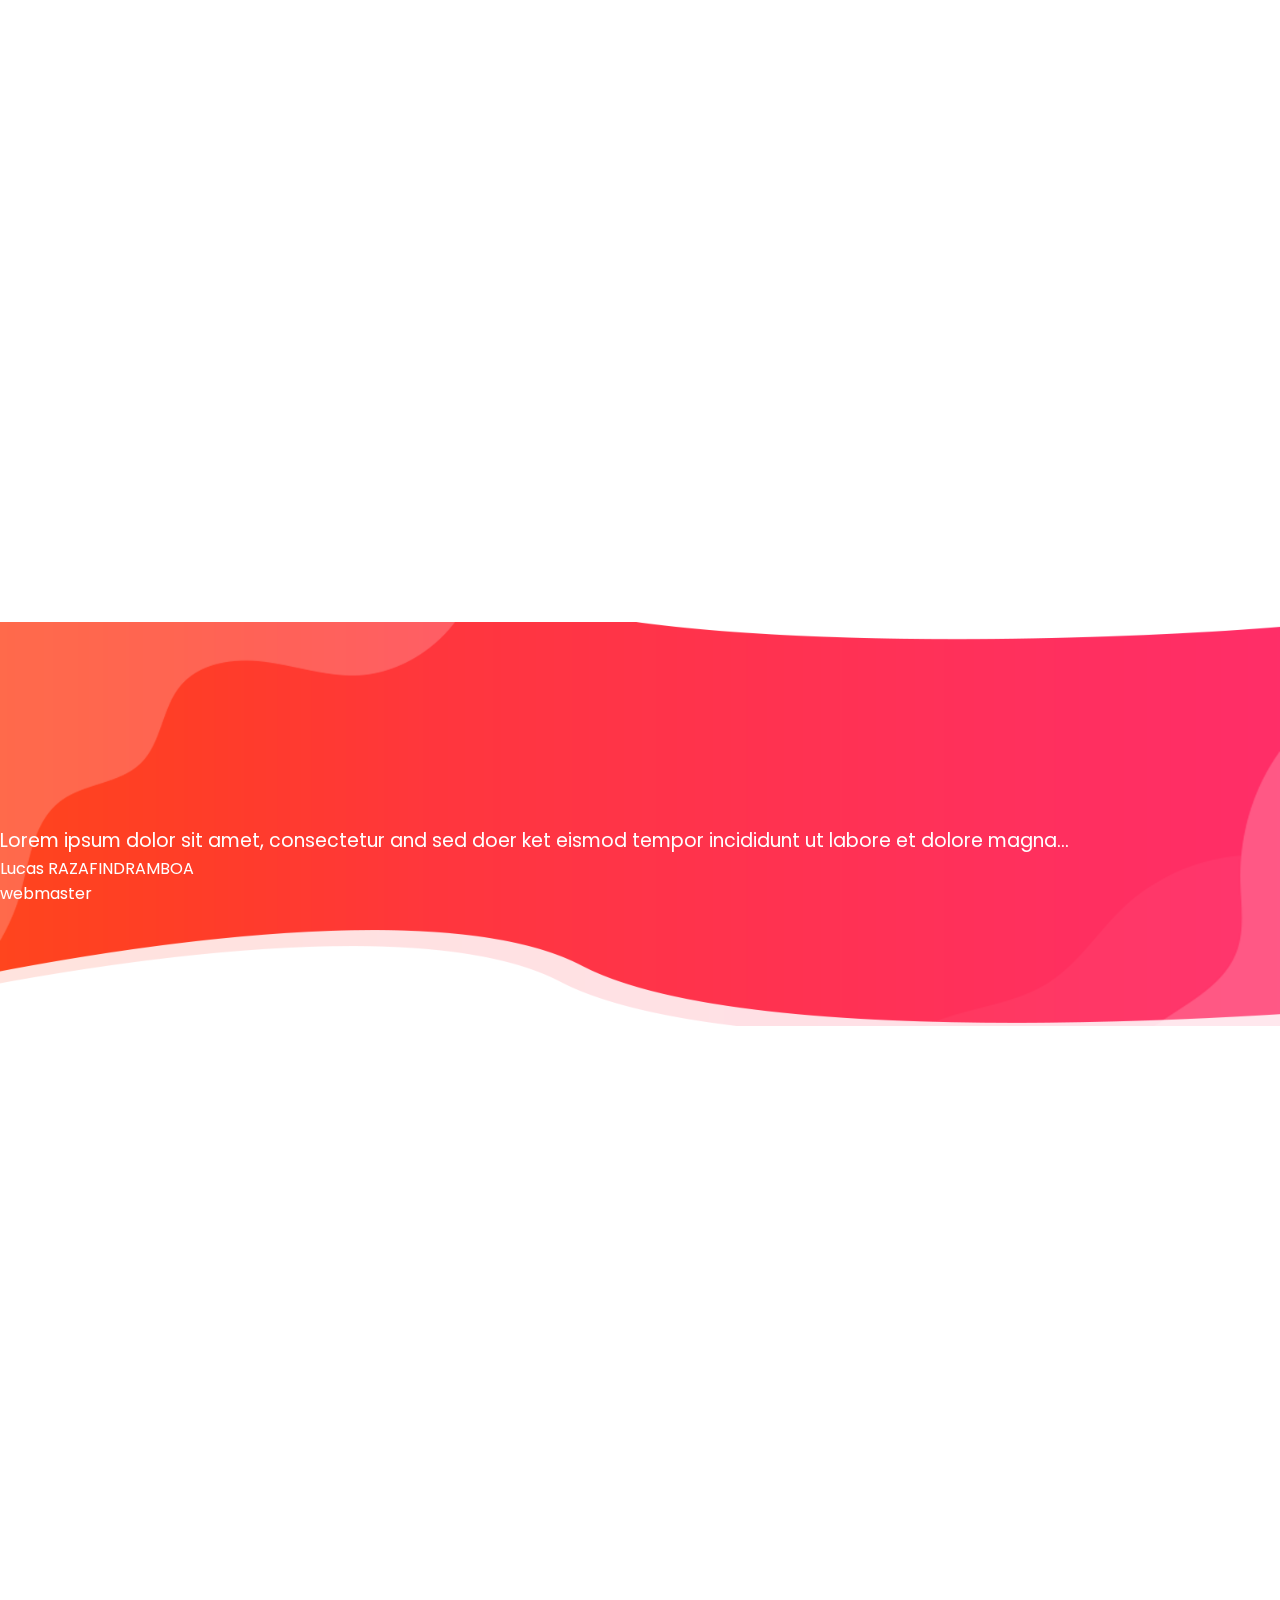
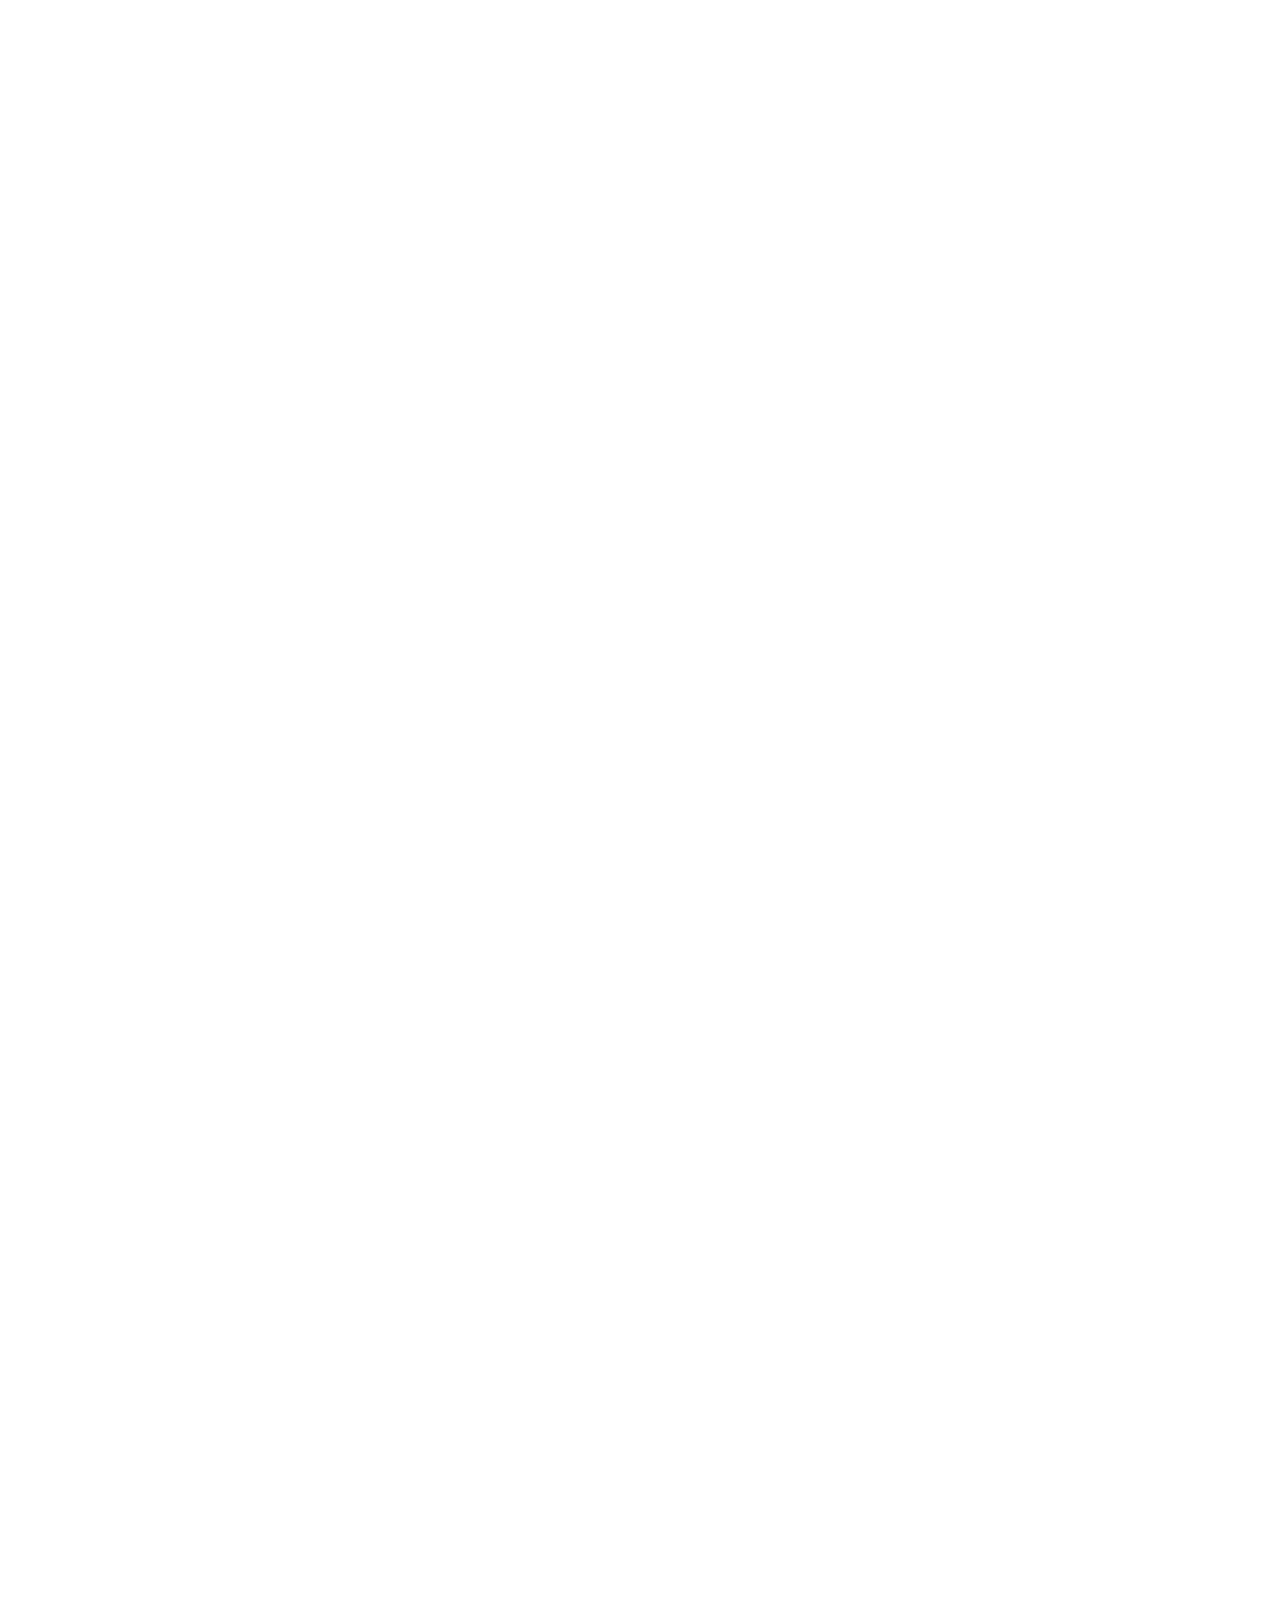
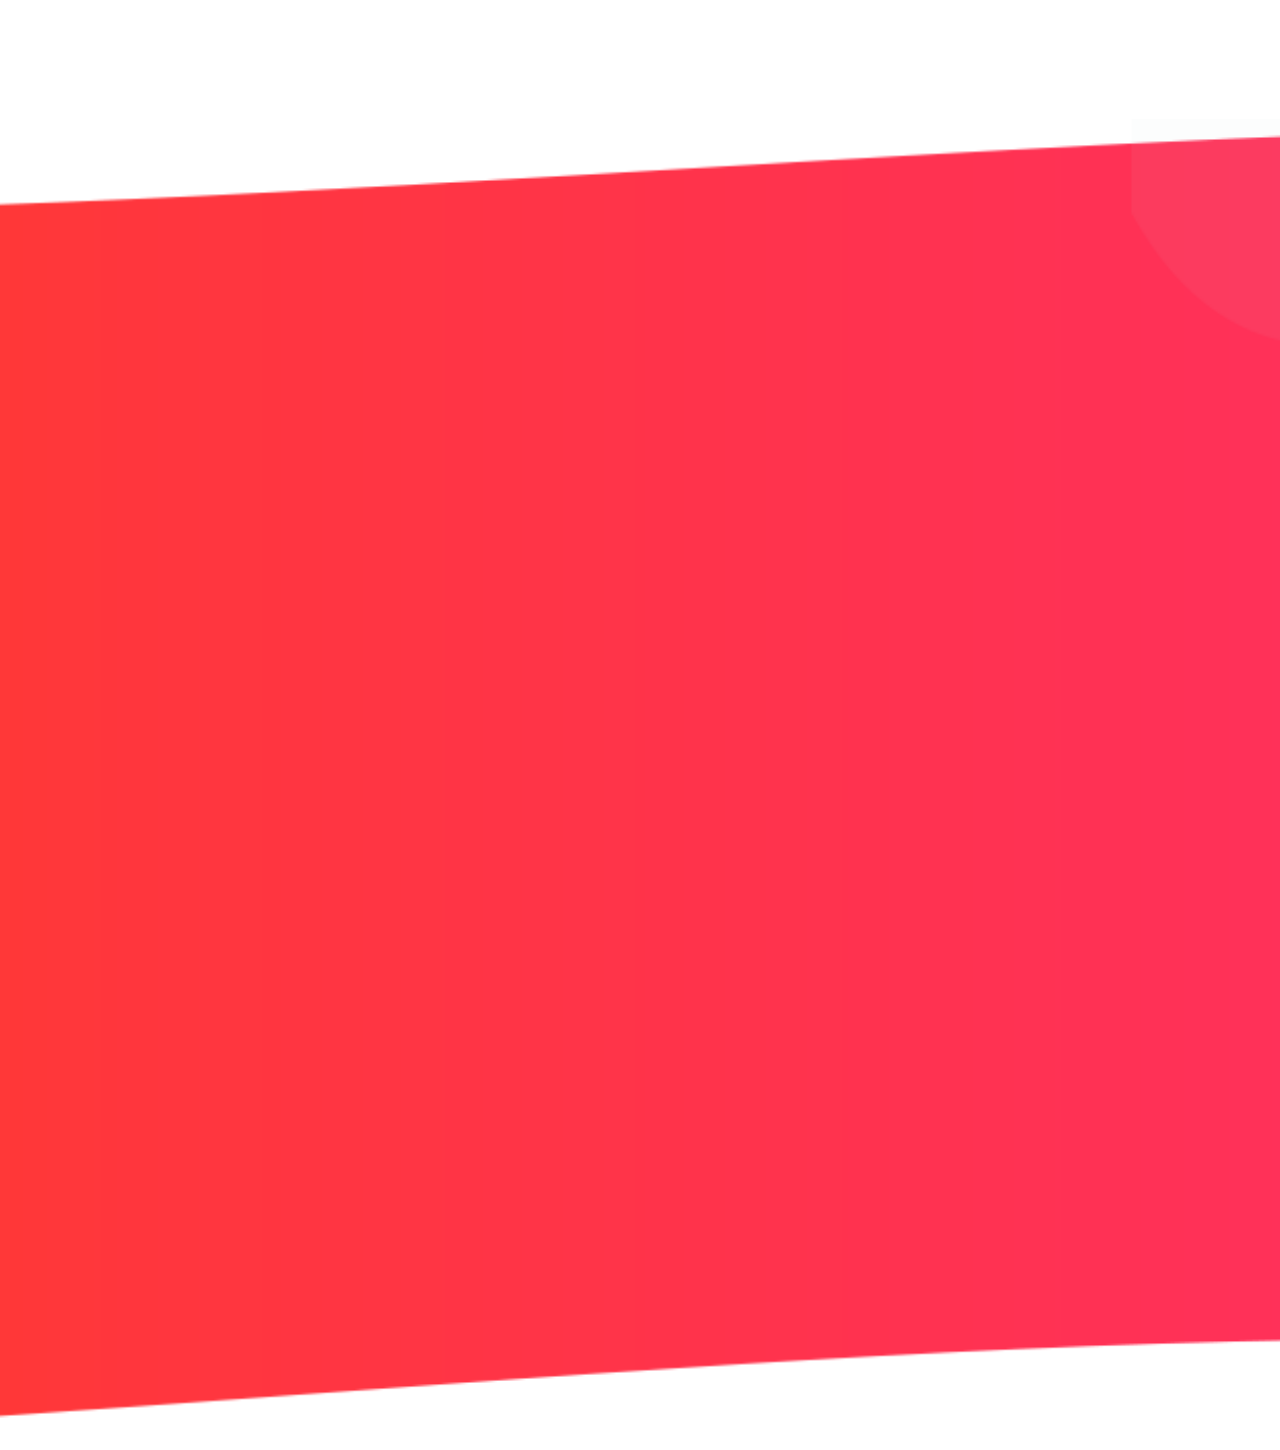
==== commit ca94e0ab: "content" ====
--- a/index.html
+++ b/index.html
@@ -12,21 +12,20 @@
 
     <title>Good vibes academy</title>
 
-    <!-- Bootstrap core CSS -->
+    <!-- Bootstrap core CSS 
     <link href="vendor/bootstrap/css/bootstrap.min.css" rel="stylesheet">
+    -->
+    
+     <link href="https://cdn.jsdelivr.net/npm/bootstrap@5.0.2/dist/css/bootstrap.min.css" rel="stylesheet" integrity="sha384-EVSTQN3/azprG1Anm3QDgpJLIm9Nao0Yz1ztcQTwFspd3yD65VohhpuuCOmLASjC" crossorigin="anonymous">
 
     <!-- Additional CSS Files -->
-    <link rel="stylesheet" href="assets/css/fontawesome.css">
+        <link rel="stylesheet" href="https://cdnjs.cloudflare.com/ajax/libs/font-awesome/6.1.1/css/all.min.css" integrity="sha512-KfkfwYDsLkIlwQp6LFnl8zNdLGxu9YAA1QvwINks4PhcElQSvqcyVLLD9aMhXd13uQjoXtEKNosOWaZqXgel0g==" crossorigin="anonymous" referrerpolicy="no-referrer" />
+
     <link rel="stylesheet" href="assets/css/templatemo-space-dynamic.css">
     <link rel="stylesheet" href="assets/css/animated.css">
-    <link rel="stylesheet" href="assets/css/owl.css">
-<!--
-    
-TemplateMo 562 Space Dynamic
-
-https://templatemo.com/tm-562-space-dynamic
-
--->
+    <link rel="stylesheet" href="https://cdnjs.cloudflare.com/ajax/libs/OwlCarousel2/2.3.4/assets/owl.carousel.min.css" integrity="sha512-tS3S5qG0BlhnQROyJXvNjeEM4UpMXHrQfTGmbQ1gKmelCxlSEBUaxhRBj/EFTzpbP4RVSrpEikbmdJobCvhE3g==" crossorigin="anonymous" referrerpolicy="no-referrer" />
+    <link rel="stylesheet" href="https://cdnjs.cloudflare.com/ajax/libs/OwlCarousel2/2.3.4/assets/owl.theme.default.min.css" integrity="sha512-sMXtMNL1zRzolHYKEujM2AqCLUR9F2C4/05cdbxjjLSRvMQIciEPCQZo++nk7go3BtSuK9kfa/s+a4f4i5pLkw==" crossorigin="anonymous" referrerpolicy="no-referrer" />
+ 
   </head>
 
 <body>
@@ -86,11 +85,7 @@
 
                 <h2>Le <em>bien etre</em> au cœur du developpement. <span>Eveillez</span> votre potentiel, transformer votre vie.</h2>
                 <p> Transformez votre vie avec GOOD VIBES ACADEMY. Rejoignez-nous pour un voyage vers la meilleure version de vous-même.</p>
-                <form id="search" action="#" method="GET">
-                  <fieldset>
-                    <input type="address" name="address" class="email" placeholder="Contactez-nous" autocomplete="on" required>
-                  </fieldset>
-                </form>
+                
               </div>
             </div>
             <div class="col-lg-6">
@@ -118,10 +113,10 @@
               <div class="col-lg-6">
                 <div class="item wow fadeIn" data-wow-duration="1s" data-wow-delay="0.5s">
                   <div class="icon">
-                    <img src="assets/images/service-icon-01.png" alt="reporting">
-                  </div>
-                  <div class="right-text">
-                    <h4>Entraide</h4>
+                      <i class="fa-regular fa-handshake"></i>
+                  </div>
+                  <div class="right-text">
+                    <h4> Entraide</h4>
                     <p>La passion d’aider l’autre à évoluer personnellement et professionnellement </p>
                   </div>
                 </div>
@@ -129,7 +124,7 @@
                 <div class="col-lg-6">
                 <div class="item wow fadeIn" data-wow-duration="1s" data-wow-delay="0.5s">
                   <div class="icon">
-                    <img src="assets/images/service-icon-01.png" alt="reporting">
+                    <i class="fa-solid fa-gear"></i>
                   </div>
                   <div class="right-text">
                     <h4>Pragmatisme</h4>
@@ -140,10 +135,10 @@
                 <div class="col-lg-6">
                 <div class="item wow fadeIn" data-wow-duration="1s" data-wow-delay="0.5s">
                   <div class="icon">
-                    <img src="assets/images/service-icon-01.png" alt="reporting">
-                  </div>
-                  <div class="right-text">
-                    <h4>Apprentissage</h4>
+                        <i class="fa-solid fa-graduation-cap"></i>
+                  </div>
+                  <div class="right-text">
+                    <h4> Apprentissage</h4>
                     <p>Le cote ludique dans l’apprentissage</p>
                   </div>
                 </div>
@@ -151,10 +146,10 @@
               <div class="col-lg-6">
                 <div class="item wow fadeIn" data-wow-duration="1s" data-wow-delay="0.7s">
                   <div class="icon">
-                    <img src="assets/images/service-icon-02.png" alt="">
-                  </div>
-                  <div class="right-text">
-                    <h4>Expertise professionnelle</h4>
+                        <i class="fa-solid fa-user-tie"></i>
+                  </div>
+                  <div class="right-text">
+                    <h4> Expertise professionnelle</h4>
                     <p>Élevez vos compétences avec une expertise professionnelle façonnée par l'expérience.</p>
                   </div>
                 </div>
@@ -162,10 +157,10 @@
               <div class="col-lg-6">
                 <div class="item wow fadeIn" data-wow-duration="1s" data-wow-delay="0.9s">
                   <div class="icon">
-                    <img src="assets/images/service-icon-03.png" alt="">
-                  </div>
-                  <div class="right-text">
-                    <h4>Approche personnalisée</h4>
+                        <i class="fa-solid fa-pen-fancy"></i>
+                  </div>
+                  <div class="right-text">
+                    <h4> Approche personnalisée</h4>
                     <p>Parce que chaque parcours est unique</p>
                   </div>
                 </div>
@@ -173,10 +168,10 @@
               <div class="col-lg-6">
                 <div class="item wow fadeIn" data-wow-duration="1s" data-wow-delay="1.1s">
                   <div class="icon">
-                    <img src="assets/images/service-icon-04.png" alt="">
-                  </div>
-                  <div class="right-text">
-                    <h4>Résultat concret</h4>
+                        <i class="fa-solid fa-square-poll-vertical"></i>
+                  </div>
+                  <div class="right-text">
+                    <h4> Résultat concret</h4>
                     <p>ransformons vos aspirations en résultats tangibles</p>
                   </div>
                 </div>
@@ -193,93 +188,103 @@
       <div class="row">
         <div class="col-lg-6 align-self-center  wow fadeInLeft" data-wow-duration="1s" data-wow-delay="0.2s">
           <div class="left-image">
-            <img src="assets/images/services-left-image.png" alt="">
+            <img src="content/team.jpg" alt="">
           </div>
         </div>
         <div class="col-lg-6 wow fadeInRight" data-wow-duration="1s" data-wow-delay="0.2s">
           <div class="section-heading">
             <h2><em>GOOD VIBES ACADEMY</em> est dediée à guider <span>individus et entreprise</span> vers l’ epanouissement personnel et professionnel. </h2>
-            <p>Fort d'une equipe d experts en developpeùment personnel, nous offrons des programmes de formation et de coaching sur mesure..</p>
-          </div>
-          <div class="row">
-            <div class="col-lg-12">
-              <div class="first-bar progress-skill-bar">
-                <h4>Website Analysis</h4>
-                <span>84%</span>
-                <div class="filled-bar"></div>
-                <div class="full-bar"></div>
-              </div>
-            </div>
-            <div class="col-lg-12">
-              <div class="second-bar progress-skill-bar">
-                <h4>SEO Reports</h4>
-                <span>88%</span>
-                <div class="filled-bar"></div>
-                <div class="full-bar"></div>
-              </div>
-            </div>
-            <div class="col-lg-12">
-              <div class="third-bar progress-skill-bar">
-                <h4>Page Optimizations</h4>
-                <span>94%</span>
-                <div class="filled-bar"></div>
-                <div class="full-bar"></div>
-              </div>
-            </div>
-          </div>
-        </div>
-      </div>
-    </div>
-  </div>
-
-  <div id="portfolio" class="our-portfolio section">
+            <p>Fort d'une equipe d'experts en developpement personnel, nous offrons des programmes de formation et de coaching sur mesure..</p>
+            <div class="main-blue-button">
+                <a href="apropos">En savoir plus sur nos objectifs</a>
+              </div>
+          </div>
+        </div>
+      </div>
+    </div>
+  </div>
+
+  <div id="portfolio" class="our-portfolio section mb-5">
     <div class="container">
       <div class="row">
         <div class="col-lg-6 offset-lg-3">
           <div class="section-heading  wow bounceIn" data-wow-duration="1s" data-wow-delay="0.2s">
-            <h2>Decouvrez ce que notre agence <em>propose</em> &amp; ce que nous <span>offrons</span></h2>
+            <h2>Découvrez ce que notre agence <em>propose</em> &amp; ce que nous <span>offrons</span></h2>
           </div>
         </div>
       </div>
       <div class="row d-flex justify-content-center align-items-center">
         <div class="col-lg-3 col-sm-6">
-          <a href="#">
+          <a>
             <div class="item wow bounceInUp" data-wow-duration="1s" data-wow-delay="0.3s">
               <div class="hidden-content">
                 <h4>FORMATIONS IMPACTANTES</h4>
                 <p>Des ateliers pour stimuler la croissance personnelle et professionnelle</p>
               </div>
               <div class="showed-content">
-                <img src="assets/images/portfolio-image.png" alt="">
+                <img src="assets/freepick/people/people.webp" alt="">
               </div>
             </div>
           </a>
         </div>
         <div class="col-lg-3 col-sm-6">
-          <a href="#">
+          <a>
             <div class="item wow bounceInUp" data-wow-duration="1s" data-wow-delay="0.4s">
               <div class="hidden-content">
                 <h4>COACHING PERSONALISE</h4>
                 <p>Accompagnement individuel pour définir et atteindre vos objectifs</p>
               </div>
               <div class="showed-content">
-                <img src="assets/images/portfolio-image.png" alt="">
+                <img src="assets/freepick/internship/internship.webp" alt="">
               </div>
             </div>
           </a>
         </div>
         <div class="col-lg-3 col-sm-6">
-          <a href="#">
+          <a>
             <div class="item wow bounceInUp" data-wow-duration="1s" data-wow-delay="0.6s">
               <div class="hidden-content">
-                <h4>DEVELOPPMENT D’EQUIPE</h4>
+                <h4>DEVELOPPEMENT D’EQUIPE</h4>
                 <p>Renforcer la cohésion et les performances de votre équipe avec nos programmes spécialisés </p>
               </div>
               <div class="showed-content">
-                <img src="assets/images/portfolio-image.png" alt="">
+                <img src="assets/freepick/team/team.webp" alt="">
               </div>
             </div>
           </a>
+        </div>
+      </div>
+    </div>
+  </div>
+  
+  <div id="portfolio" class="our-portfolio section about-us">
+    <div class="container">
+      <div class="row">
+        <div class="col-lg-6 offset-lg-3">
+          <div class="section-heading  wow bounceIn" data-wow-duration="1s" data-wow-delay="0.2s">
+            <h2>Clients <em>satisfaits</em> </h2>
+          </div>
+        </div>
+      </div>
+      <div class="row">
+        <div class="owl-clients owl-carousel owl-theme">
+            <div class="item">
+                <div class="container">
+                    <div class="row">
+                        <div class="col-12 mb-2">
+                            <p><i class="fa fa-solid fa-quote-left"></i>
+                                Lorem ipsum dolor sit amet, consectetur and sed doer ket eismod tempor incididunt ut labore et dolore magna...
+                            <i class="fa fa-solid fa-quote-right"></i></p>
+                        </div>
+                        <div class="col-12">
+                            <span>Lucas RAZAFINDRAMBOA</span><br>
+                            <span>webmaster</span>
+                        </div>
+                    </div>
+                    
+                </div>
+                
+            </div>
         </div>
       </div>
     </div>
@@ -313,7 +318,7 @@
                 <a href="#"><h4>DEVELOPPMENT D’EQUIPE</h4></a>
                 <p>Lorem ipsum dolor sit amet, consectetur and sed doer ket eismod tempor incididunt ut labore et dolore magna...</p>
                 <div class="main-blue-button">
-                  <a href="#">En savoir plus</a>
+                  <a href="space_dynamic/news">En savoir plus</a>
                 </div>
               </div>
             </div>
@@ -365,9 +370,19 @@
         <div class="col-lg-6 align-self-center wow fadeInLeft" data-wow-duration="0.5s" data-wow-delay="0.25s">
           <div class="section-heading">
             <h2>N'hésitez pas à nous envoyer un message concernant les besoins de votre entreprise</h2>
-            <p>Lorem ipsum dolor sit amet, consectetur adipiscing elit, sed doer ket eismod tempor incididunt ut labore et dolores</p>
             <div class="phone-info">
-              <h4>Pour toute demande, appelez-nous : <span><i class="fa fa-phone"></i> <a href="#">+261 38 85 32 304</a></span></h4>
+              <h4>Pour toute demande, appelez-nous : <span><i class="fa fa-phone"></i> <a href="tel:261388532304">+261 38 85 323 04</a></span></h4>
+            </div>
+            <div class="phone-info">
+                <p class="text-center">OU</p><br>
+                <p>
+                        <i class="fa fa-solid fa-envelope"></i> 
+                        <a href="mailto:lalainaradorobivelo@good-vibes-academy.com">lalainaradorobivelo@good-vibes-academy.com</a>
+                    / <a href="mailto:informations@good-vibes-academy.com">informations@good-vibes-academy.com</a>
+                </p><br>
+                <span>
+                    <i class="fa fa-solid fa-location-dot"></i> Villa Horphi 327 FM Bis Morondava Ambohibao
+                </span>
             </div>
           </div>
         </div>
@@ -424,6 +439,28 @@
   <script src="assets/js/animation.js"></script>
   <script src="assets/js/imagesloaded.js"></script>
   <script src="assets/js/templatemo-custom.js"></script>
+  <script src="https://cdnjs.cloudflare.com/ajax/libs/OwlCarousel2/2.3.4/owl.carousel.min.js" integrity="sha512-bPs7Ae6pVvhOSiIcyUClR7/q2OAsRiovw4vAkX+zJbw3ShAeeqezq50RIIcIURq7Oa20rW2n2q+fyXBNcU9lrw==" crossorigin="anonymous" referrerpolicy="no-referrer"></script>
+        <script>
+            $(document).ready(function() {
+                $('.owl-clients').owlCarousel({
+                loop:true,
+                margin:0,
+                nav:false,
+                dots:false,
+                responsive:{
+                    0:{
+                        items:1
+                    },
+                    600:{
+                        items:1
+                    },
+                    1000:{
+                        items:1
+                    }
+                }
+            });
+            });
+        </script>
 
 </body>
 </html>--- a/assets/css/templatemo-space-dynamic.css
+++ b/assets/css/templatemo-space-dynamic.css
@@ -1087,9 +1087,17 @@
 .our-portfolio .section-heading h2 {
   text-align: center;
   margin: 0px 90px 0px 90px;
-  margin-bottom: 120px;
+  margin-bottom: 40px;
   position: relative;
   z-index: 1;
+}
+
+.phone-info p, .phone-info a, .phone-info span{
+    color:white
+}
+
+.icon i {
+    color: white;
 }
 
 .our-portfolio .item {
@@ -1159,6 +1167,14 @@
 
 .our-portfolio .showed-content img {
   max-width: 100px;
+}
+
+.our-portfolio p {
+    font-size: 19px;
+}
+
+.our-portfolio p, .our-portfolio span  {
+    color: white;
 }
 
 
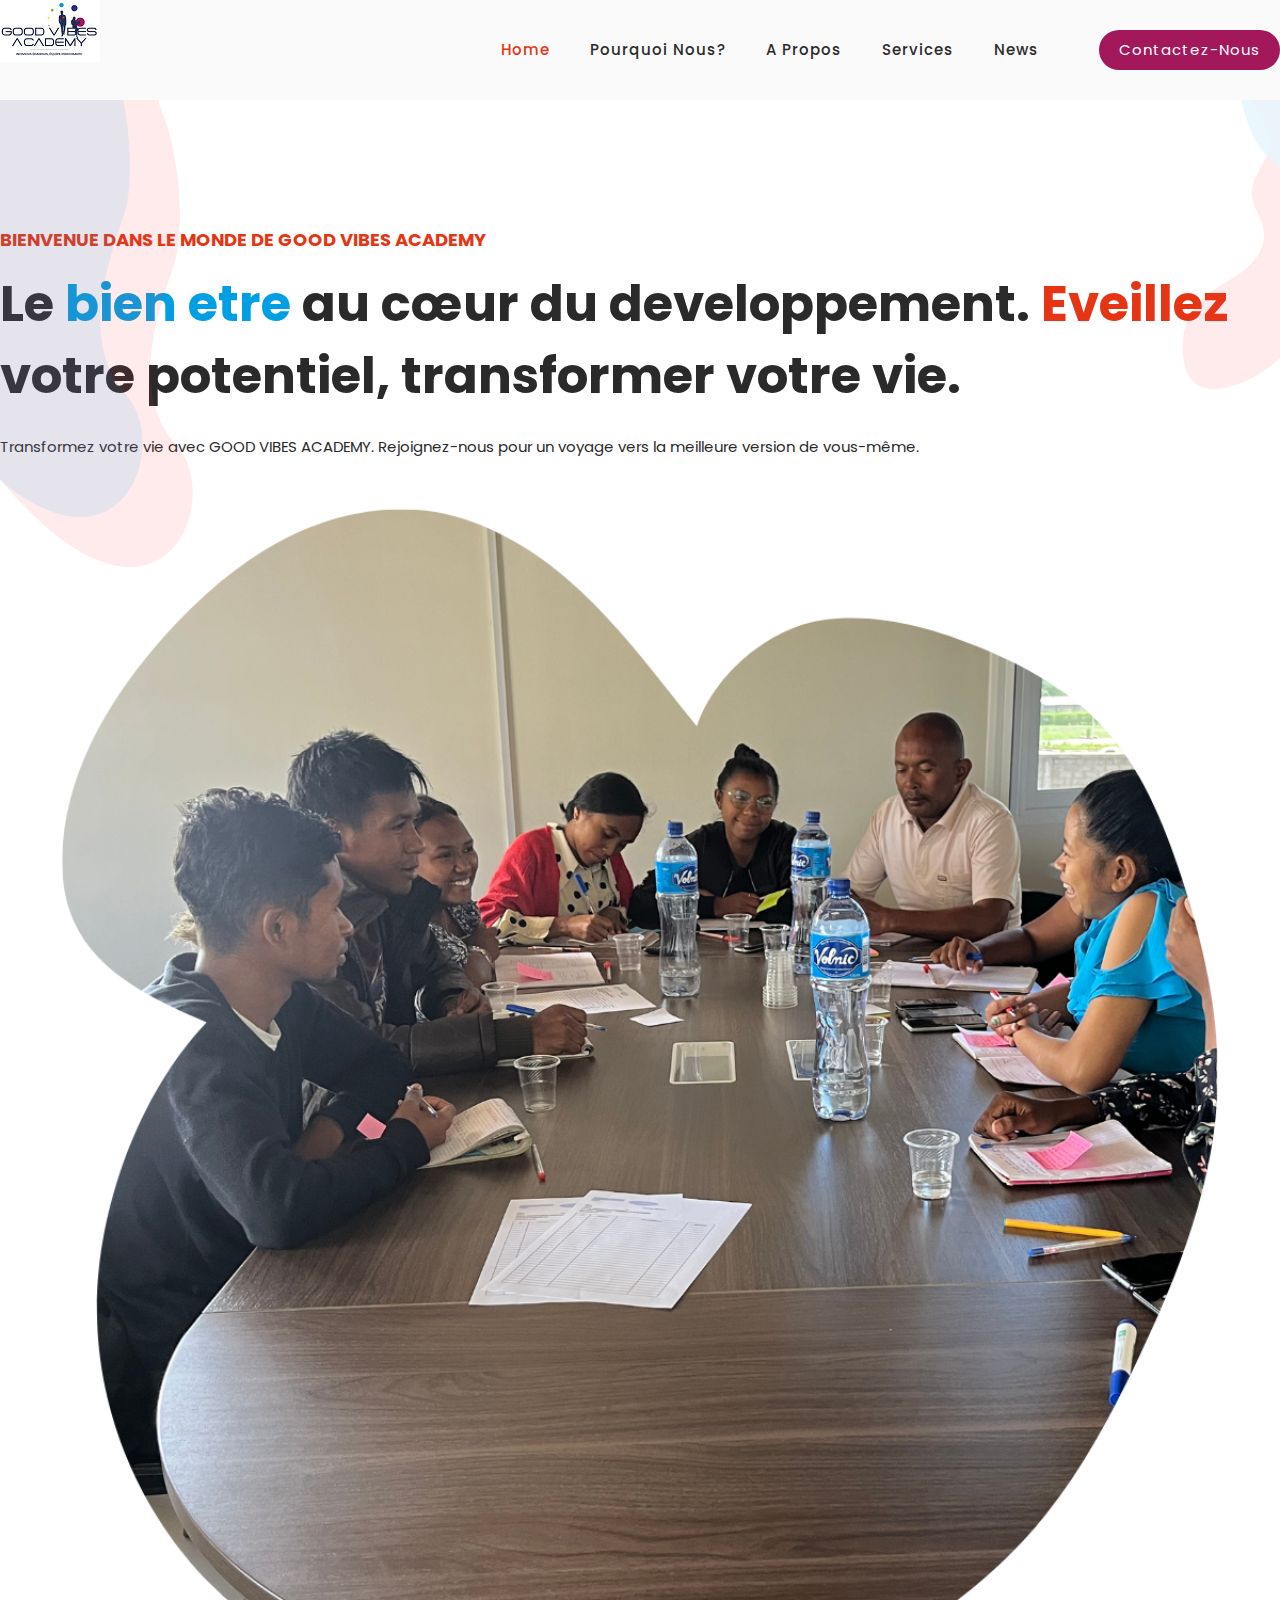
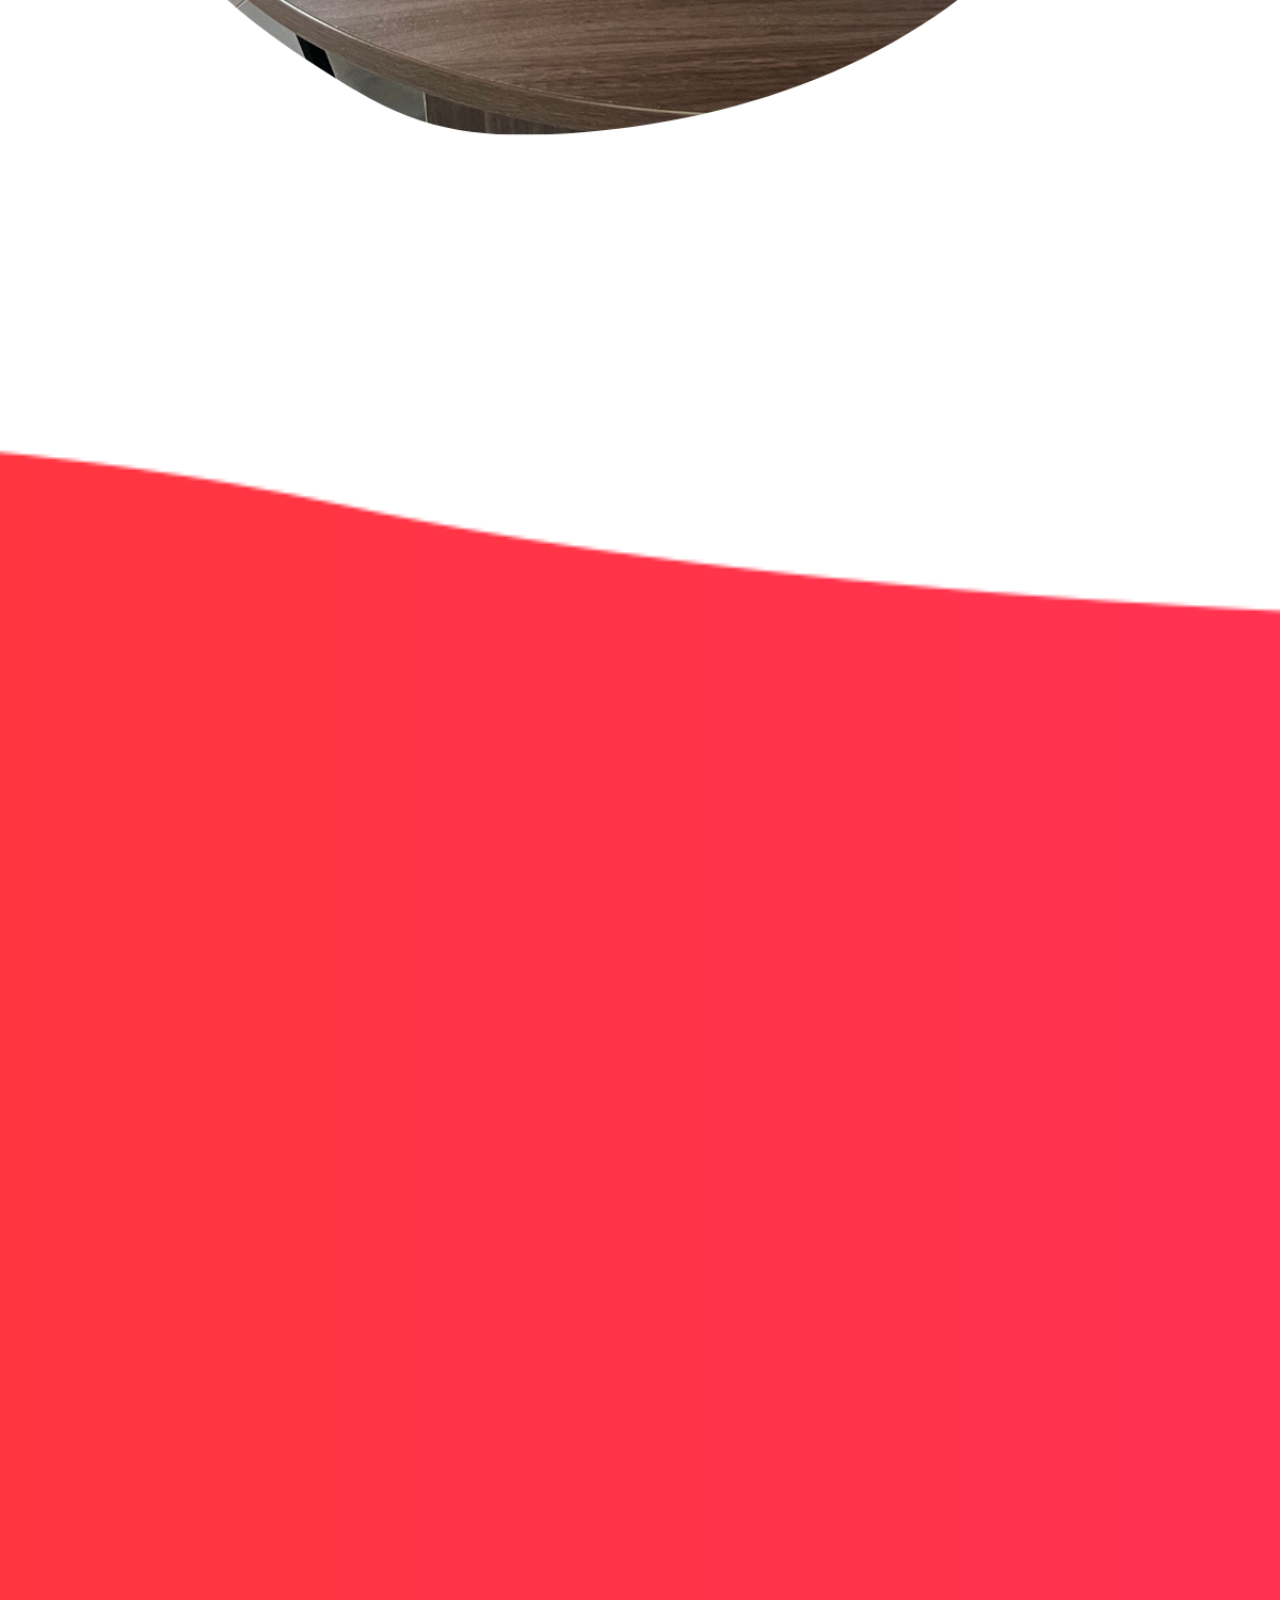
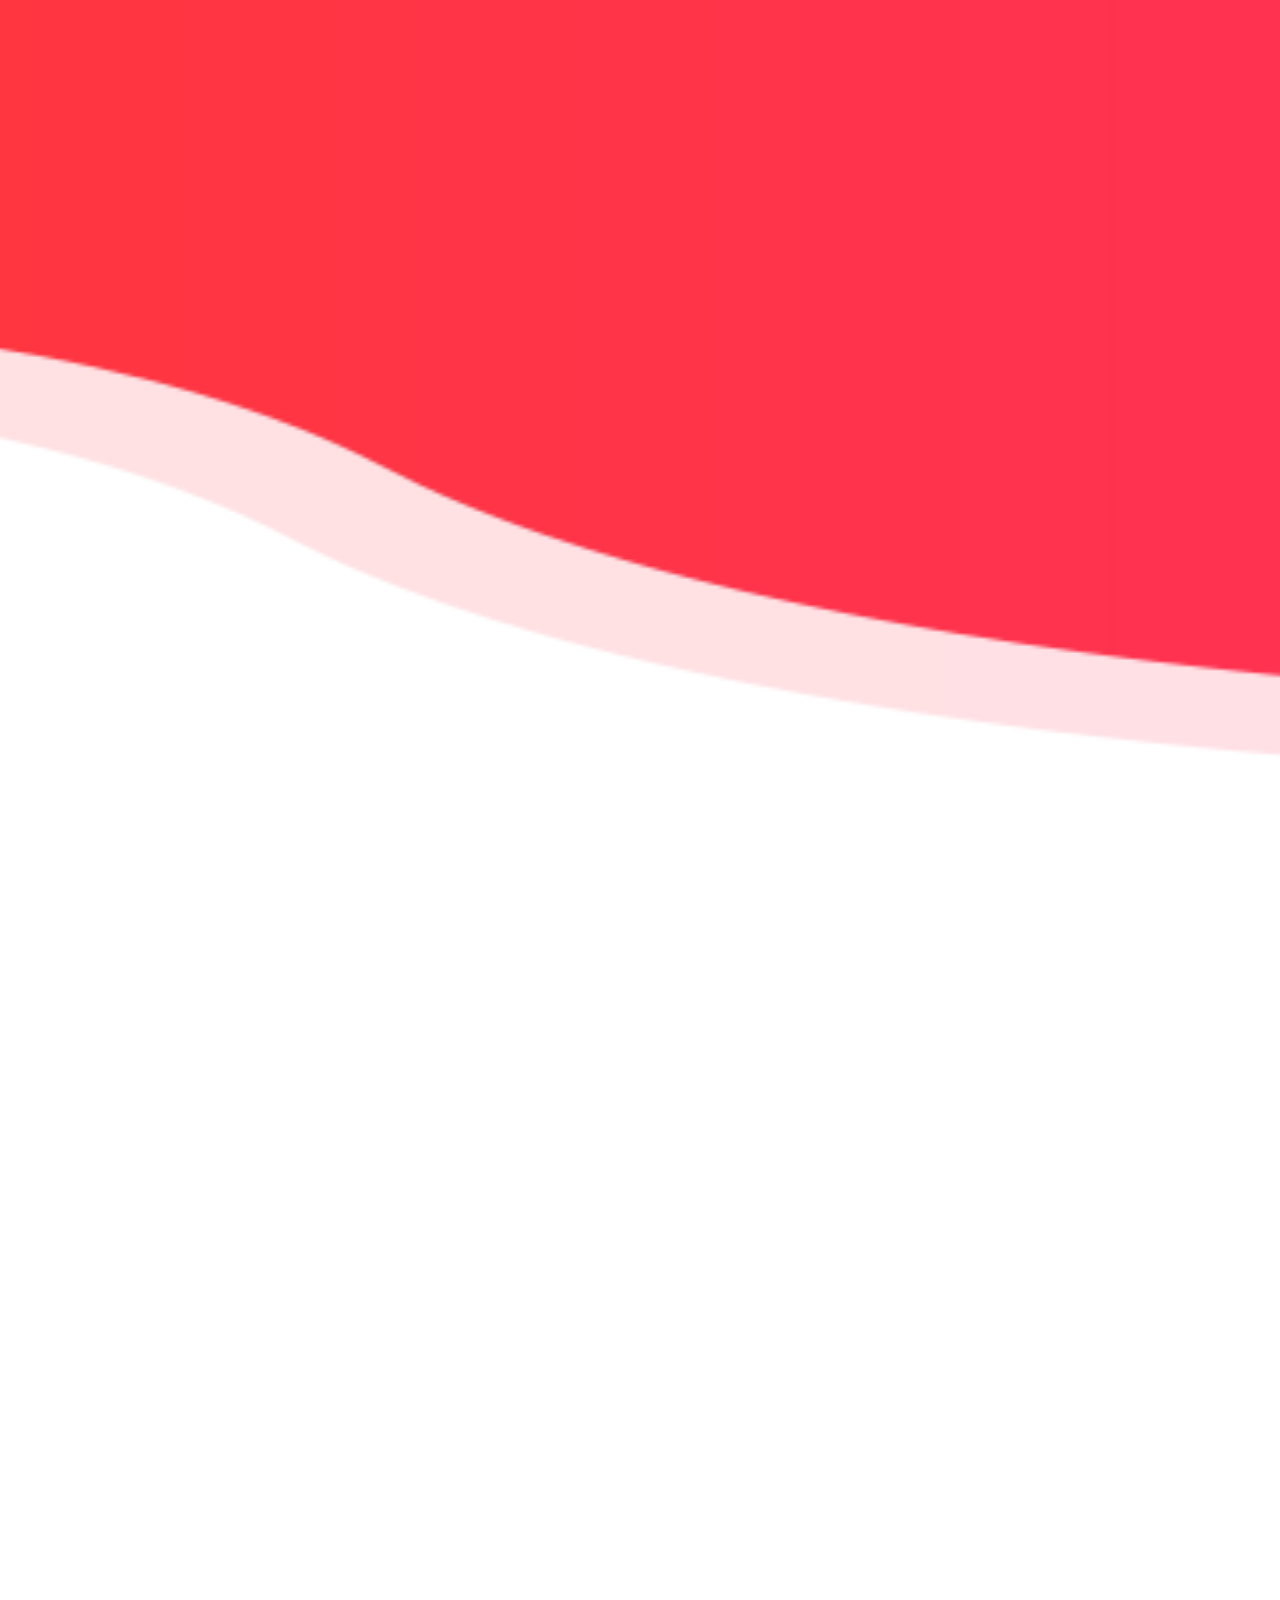
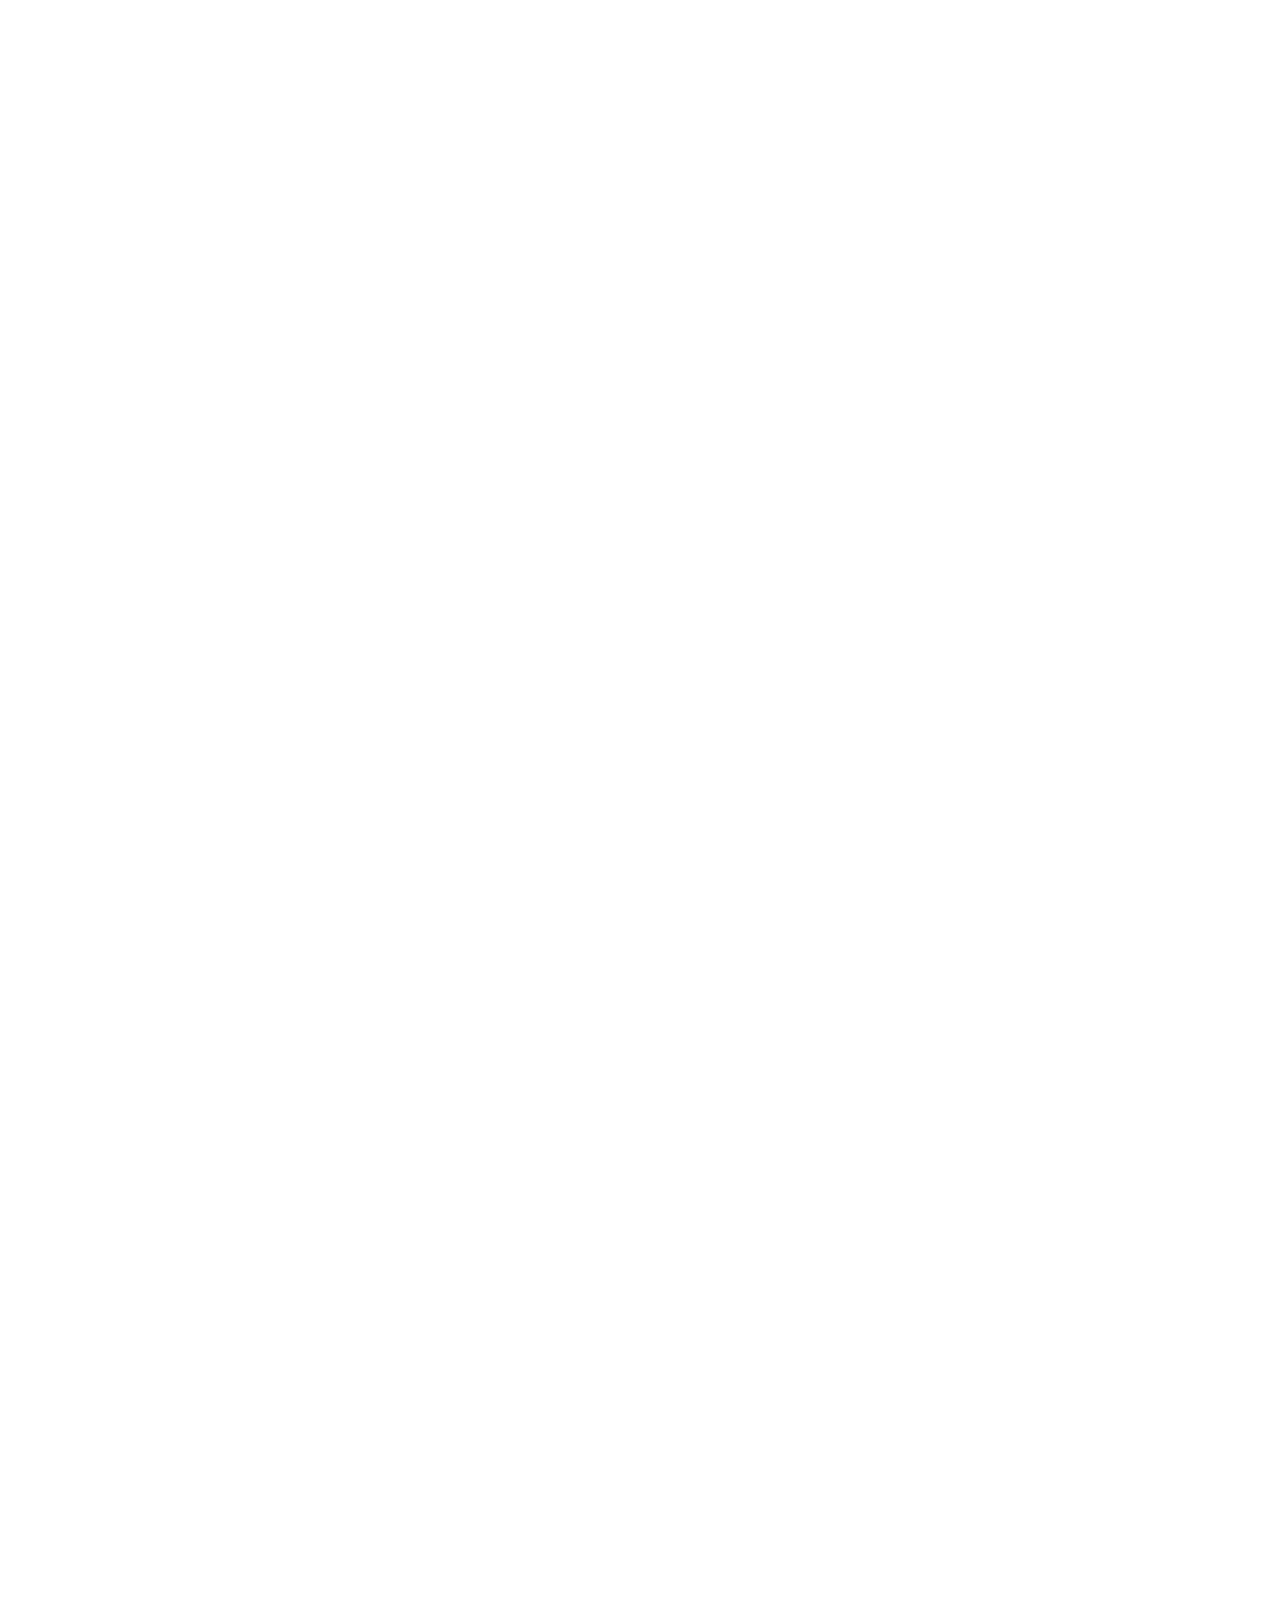
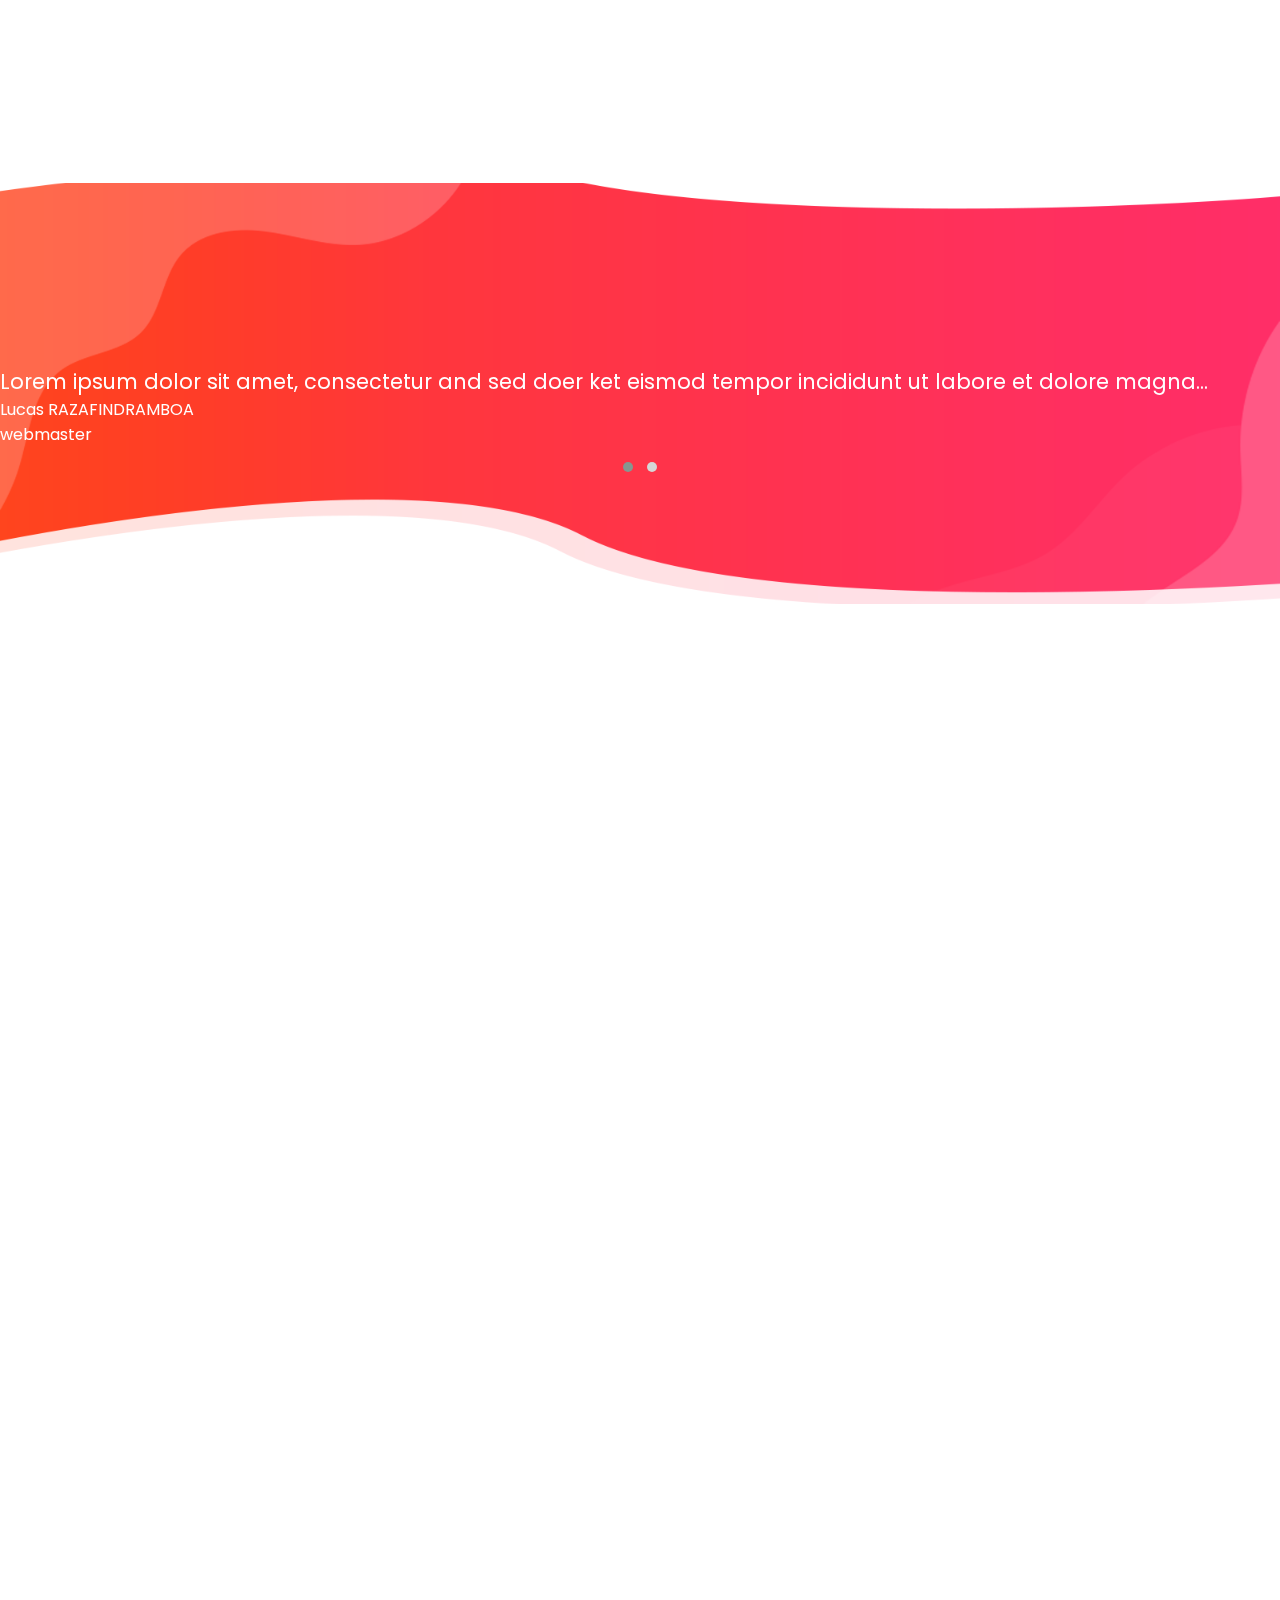
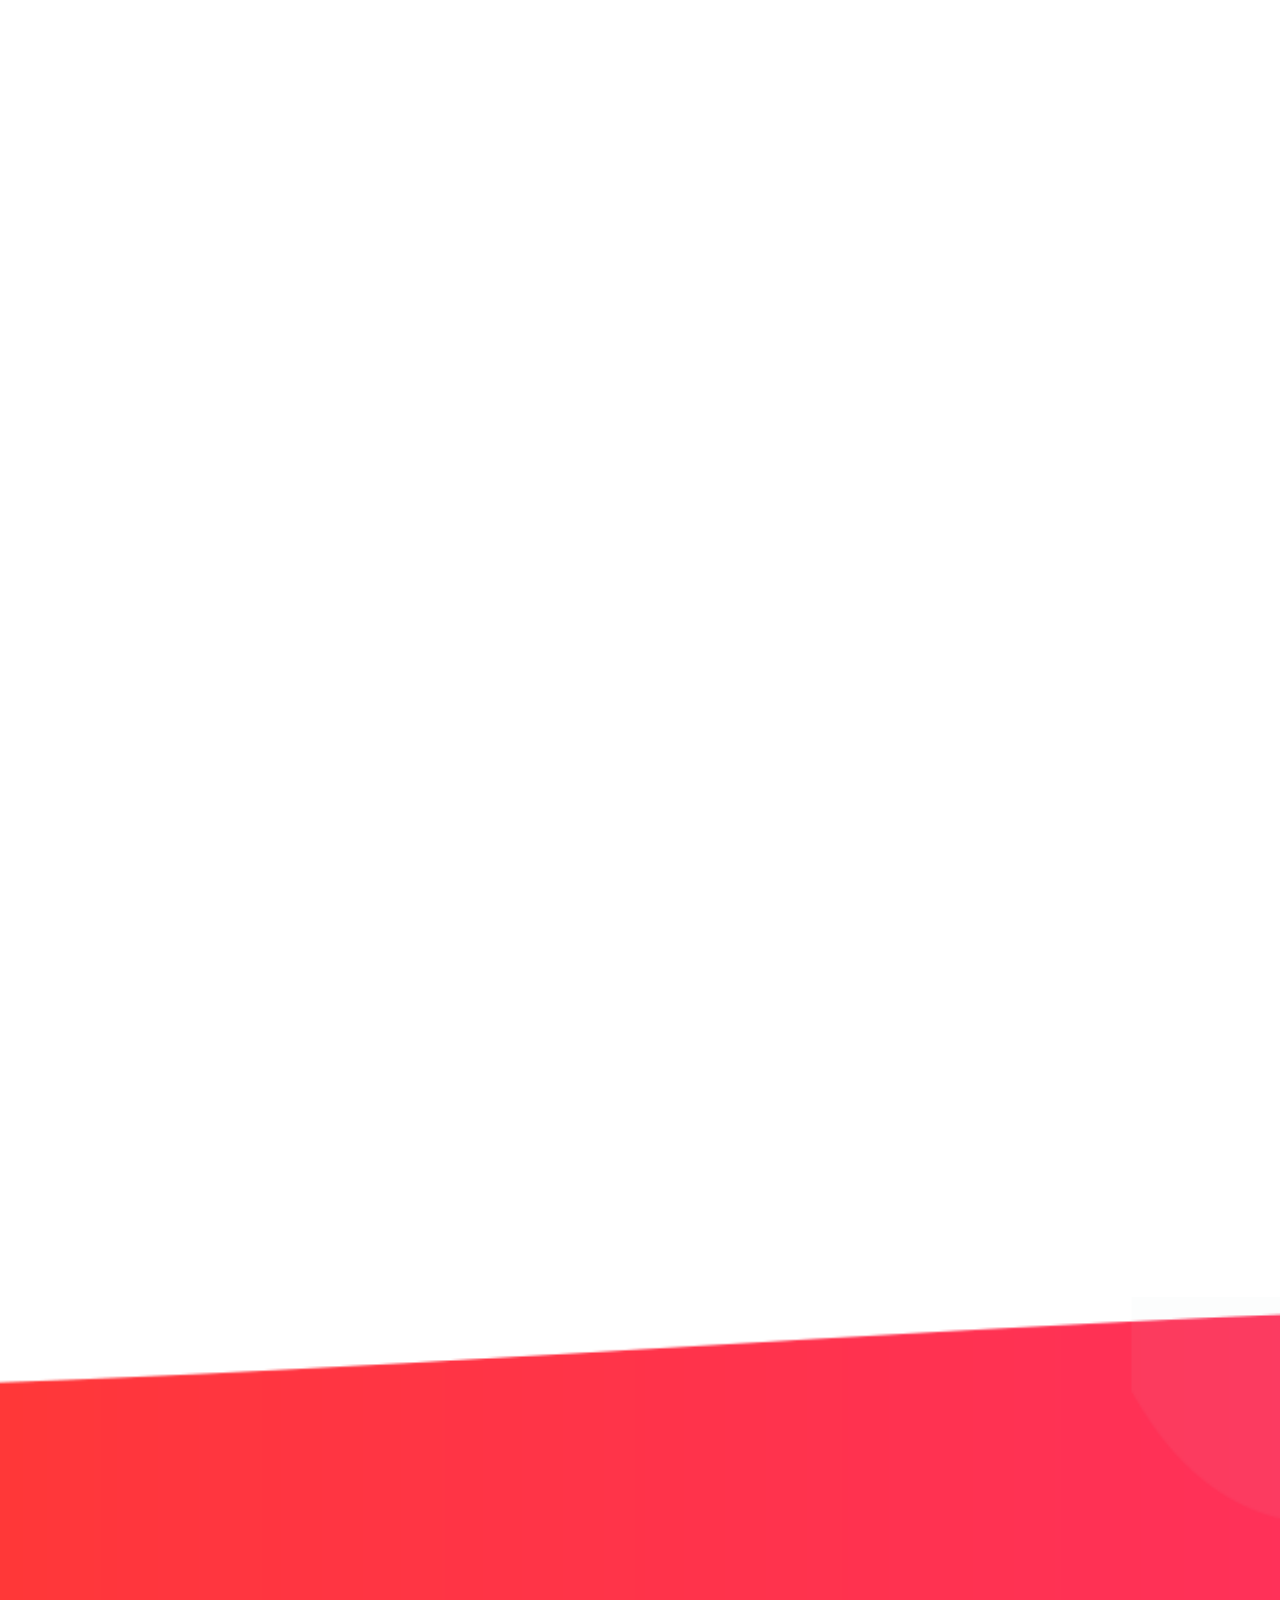
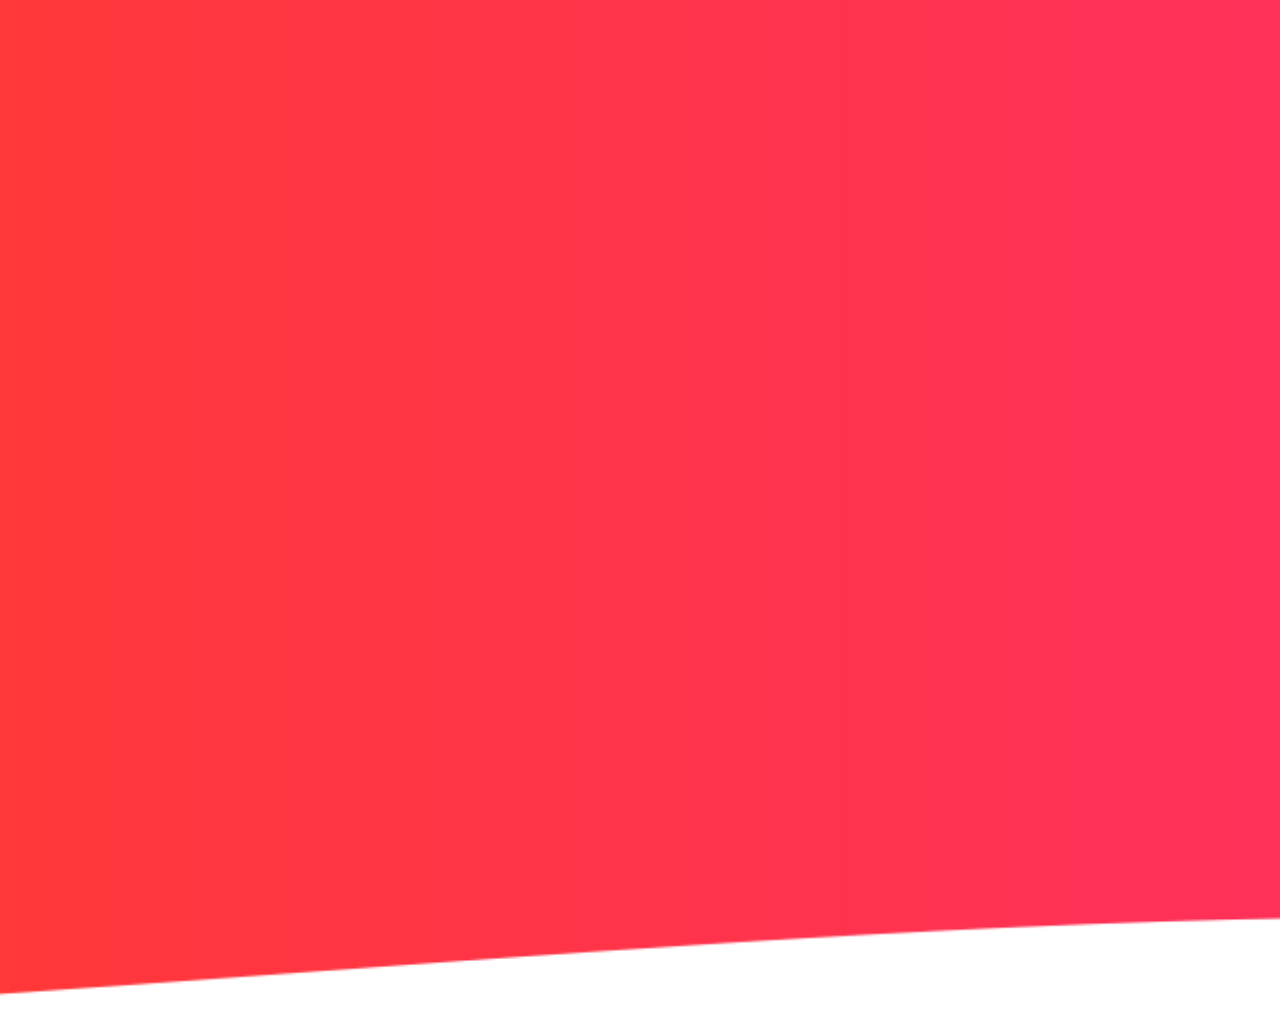
==== commit c947b8ba: "state" ====
--- a/index.html
+++ b/index.html
@@ -51,7 +51,7 @@
           <nav class="main-nav">
             <!-- ***** Logo Start ***** -->
             <a href="index.html" class="logo">
-              <h4>Good<span>Vibes</span></h4>
+              <img src="content/logo-good-vibes-academy.png" alt="logo good-vibes-academy">
             </a>
             <!-- ***** Logo End ***** -->
             <!-- ***** Menu Start ***** -->
@@ -90,7 +90,7 @@
             </div>
             <div class="col-lg-6">
               <div class="right-image wow fadeInRight" data-wow-duration="1s" data-wow-delay="0.5s">
-                <img src="assets/images/banner-right-image.png" alt="team meeting">
+                <img src="content/team-bureau.png" alt="team meeting">
               </div>
             </div>
           </div>
@@ -172,7 +172,7 @@
                   </div>
                   <div class="right-text">
                     <h4> Résultat concret</h4>
-                    <p>ransformons vos aspirations en résultats tangibles</p>
+                    <p>transformons vos aspirations en résultats tangibles</p>
                   </div>
                 </div>
               </div>
@@ -188,7 +188,7 @@
       <div class="row">
         <div class="col-lg-6 align-self-center  wow fadeInLeft" data-wow-duration="1s" data-wow-delay="0.2s">
           <div class="left-image">
-            <img src="content/team.jpg" alt="">
+            <img src="content/how.png" alt="">
           </div>
         </div>
         <div class="col-lg-6 wow fadeInRight" data-wow-duration="1s" data-wow-delay="0.2s">
@@ -257,9 +257,9 @@
     </div>
   </div>
   
-  <div id="portfolio" class="our-portfolio section about-us">
-    <div class="container">
-      <div class="row">
+  <div class="section clients-satistait">
+    <div class="container">
+      <div class="row mb-2">
         <div class="col-lg-6 offset-lg-3">
           <div class="section-heading  wow bounceIn" data-wow-duration="1s" data-wow-delay="0.2s">
             <h2>Clients <em>satisfaits</em> </h2>
@@ -281,10 +281,23 @@
                             <span>webmaster</span>
                         </div>
                     </div>
-                    
-                </div>
-                
-            </div>
+                </div>
+            </div>
+            <div class="item">
+              <div class="container">
+                  <div class="row">
+                      <div class="col-12 mb-2">
+                          <p><i class="fa fa-solid fa-quote-left"></i>
+                              Lorem ipsum 2 dolor sit amet, consectetur and sed doer ket eismod tempor incididunt ut labore et dolore magna...
+                          <i class="fa fa-solid fa-quote-right"></i></p>
+                      </div>
+                      <div class="col-12">
+                          <span>Eric RANDRIANTSALAM</span><br>
+                          <span>graphic designer</span>
+                      </div>
+                  </div>
+              </div>
+          </div>
         </div>
       </div>
     </div>
@@ -446,7 +459,7 @@
                 loop:true,
                 margin:0,
                 nav:false,
-                dots:false,
+                dots:true,
                 responsive:{
                     0:{
                         items:1
--- a/assets/css/templatemo-space-dynamic.css
+++ b/assets/css/templatemo-space-dynamic.css
@@ -936,6 +936,25 @@
 }
 
 
+.clients-satistait {
+  background-image: url(../images/about-bg.png);
+  background-repeat: no-repeat;
+  background-position: center center;
+  background-size: cover;
+  padding: 140px 0px 120px 0px;
+}
+
+.owl-clients p, .owl-clients span {
+  color: white;
+}
+
+.owl-clients p {
+  font-size: 1.3rem;
+}
+
+.clients-satistait h2 {
+  text-align: center;
+}
 
 /* 
 ---------------------------------------------
@@ -944,7 +963,7 @@
 */
 
 #about {
-  margin-top: 120px;
+  margin-top: 0px;
 }
 
 .about-us {
